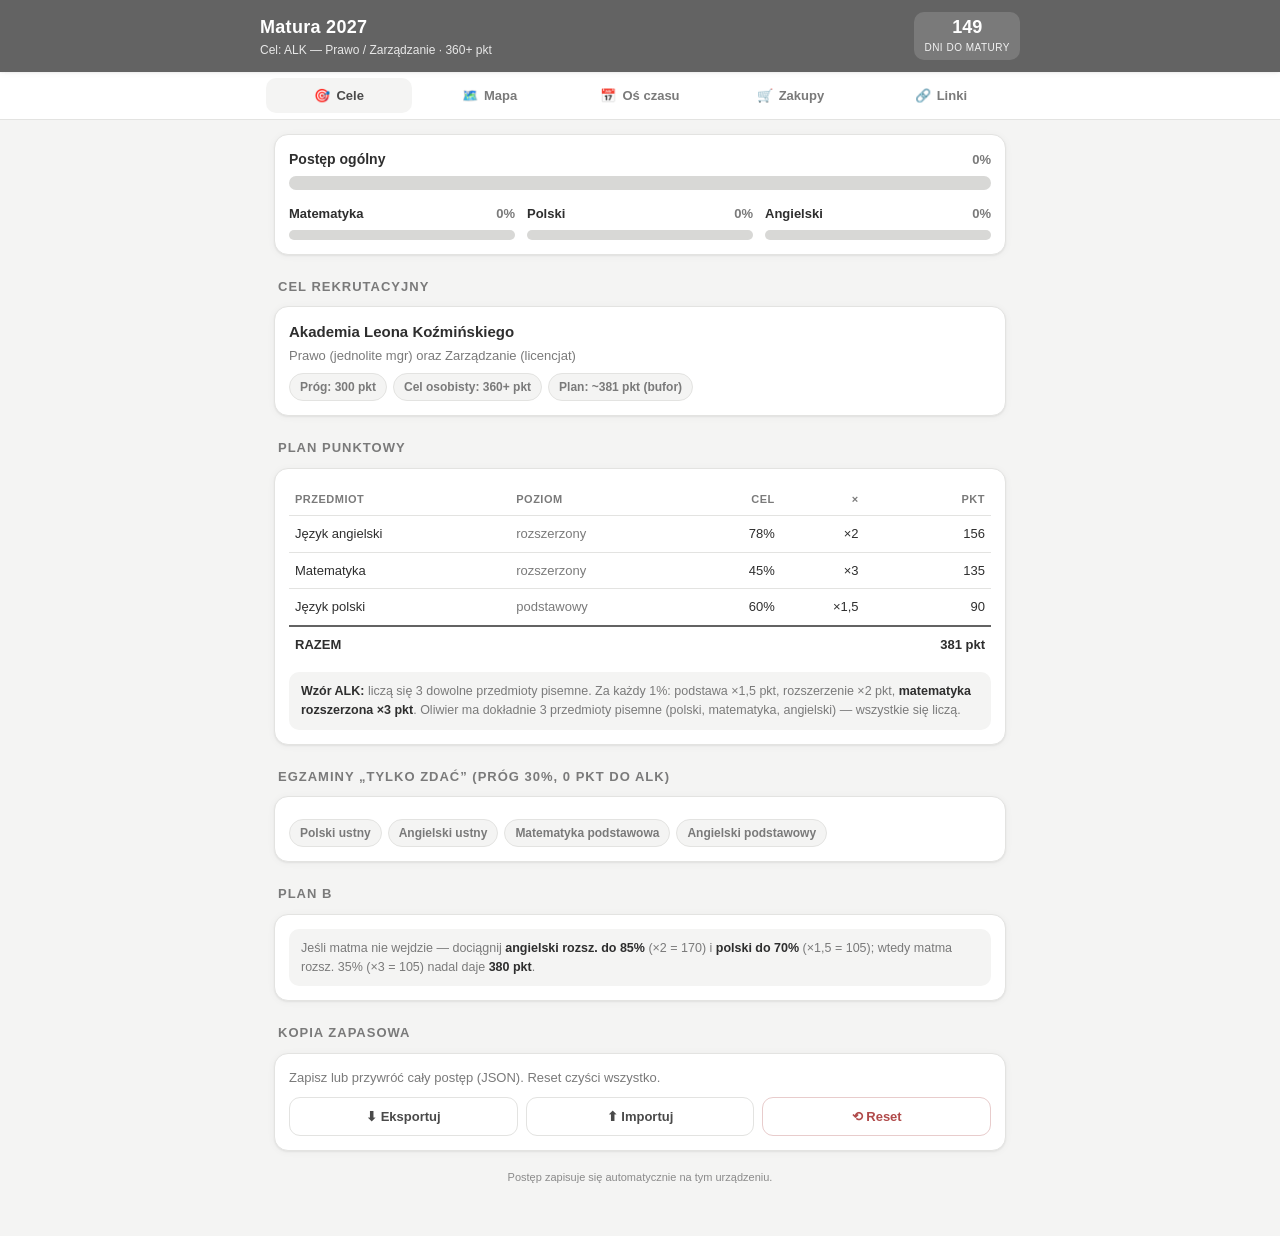
==== index.html @ ed3c9830 "Dodaj aplikację webową Matura 2027 (SPA, localStorage)" ====
<!DOCTYPE html>
<html lang="pl">
<head>
<meta charset="UTF-8" />
<meta name="viewport" content="width=device-width, initial-scale=1.0, viewport-fit=cover" />
<meta name="theme-color" content="#636363" />
<title>Matura 2027</title>
<style>
  :root{
    --gray:#636363;
    --gray-d:#4a4a4a;
    --gray-l:#8a8a8a;
    --bg:#f4f4f3;
    --card:#ffffff;
    --line:#e3e3e1;
    --text:#2e2e2e;
    --muted:#7a7a7a;
    --todo:#d8d8d6;
    --todo-t:#8a8a8a;
    --doing:#e8a33d;
    --doing-bg:#fbf0db;
    --done:#5a8a63;
    --done-bg:#e6efe7;
    --radius:14px;
    --shadow:0 1px 2px rgba(0,0,0,.06),0 1px 8px rgba(0,0,0,.04);
  }
  *{box-sizing:border-box;-webkit-tap-highlight-color:transparent;}
  html,body{margin:0;padding:0;}
  body{
    font-family:-apple-system,BlinkMacSystemFont,"Segoe UI",Roboto,Helvetica,Arial,sans-serif;
    background:var(--bg);color:var(--text);
    line-height:1.5;font-size:15px;
    padding-bottom:calc(72px + env(safe-area-inset-bottom));
  }
  a{color:var(--gray-d);}
  h1,h2,h3,h4{margin:0;font-weight:700;color:var(--text);}
  .wrap{max-width:760px;margin:0 auto;padding:14px;}

  /* Top bar */
  header.topbar{
    position:sticky;top:0;z-index:50;
    background:var(--gray);color:#fff;
    padding:12px 14px;padding-top:calc(12px + env(safe-area-inset-top));
    box-shadow:var(--shadow);
  }
  .topbar-inner{max-width:760px;margin:0 auto;display:flex;align-items:center;justify-content:space-between;gap:10px;}
  .topbar h1{color:#fff;font-size:18px;letter-spacing:.3px;}
  .topbar .sub{font-size:12px;opacity:.85;font-weight:400;}
  .countdown{background:rgba(255,255,255,.15);border-radius:10px;padding:6px 10px;text-align:center;line-height:1.1;}
  .countdown b{font-size:18px;display:block;}
  .countdown span{font-size:10px;opacity:.9;text-transform:uppercase;letter-spacing:.5px;}

  /* Desktop nav */
  nav.topnav{display:none;background:#fff;border-bottom:1px solid var(--line);}
  nav.topnav .topnav-inner{max-width:760px;margin:0 auto;display:flex;gap:4px;padding:6px;}
  nav.topnav button{
    flex:1;background:none;border:none;padding:10px 8px;border-radius:10px;
    font-size:13px;font-weight:600;color:var(--muted);cursor:pointer;display:flex;align-items:center;justify-content:center;gap:6px;
  }
  nav.topnav button.active{background:var(--bg);color:var(--gray-d);}

  /* Bottom nav (mobile) */
  nav.bottomnav{
    position:fixed;bottom:0;left:0;right:0;z-index:50;
    background:#fff;border-top:1px solid var(--line);
    display:flex;padding-bottom:env(safe-area-inset-bottom);
    box-shadow:0 -1px 8px rgba(0,0,0,.05);
  }
  nav.bottomnav button{
    flex:1;background:none;border:none;padding:8px 2px 6px;cursor:pointer;
    display:flex;flex-direction:column;align-items:center;gap:3px;color:var(--todo-t);font-size:10px;font-weight:600;
  }
  nav.bottomnav button .ico{font-size:20px;line-height:1;}
  nav.bottomnav button.active{color:var(--gray-d);}

  /* Cards & sections */
  .section-title{font-size:13px;text-transform:uppercase;letter-spacing:1px;color:var(--muted);margin:22px 4px 10px;font-weight:700;}
  .card{background:var(--card);border:1px solid var(--line);border-radius:var(--radius);box-shadow:var(--shadow);padding:14px;margin-bottom:10px;}
  .card.pad0{padding:0;overflow:hidden;}

  /* Progress bars */
  .pbar{height:10px;background:var(--todo);border-radius:99px;overflow:hidden;}
  .pbar > i{display:block;height:100%;background:var(--gray);border-radius:99px;transition:width .35s ease;}
  .pbar.done > i{background:var(--done);}
  .pbar.big{height:14px;}
  .prow{display:flex;align-items:center;justify-content:space-between;margin-bottom:6px;}
  .prow .lab{font-weight:600;font-size:14px;}
  .prow .val{font-variant-numeric:tabular-nums;color:var(--muted);font-weight:700;font-size:13px;}
  .mini-grid{display:grid;grid-template-columns:1fr;gap:12px;}

  /* Topic rows */
  .acc{margin-bottom:10px;}
  .acc-head{
    display:flex;align-items:center;justify-content:space-between;gap:10px;
    background:var(--card);border:1px solid var(--line);border-radius:var(--radius);
    padding:13px 14px;cursor:pointer;box-shadow:var(--shadow);
  }
  .acc-head .ttl{font-weight:700;font-size:15px;display:flex;align-items:center;gap:8px;}
  .acc-head .ttl .chev{transition:transform .25s;color:var(--muted);font-size:12px;}
  .acc.open .acc-head .ttl .chev{transform:rotate(90deg);}
  .acc-head .meta{display:flex;align-items:center;gap:10px;}
  .acc-head .cnt{font-size:12px;color:var(--muted);font-weight:700;font-variant-numeric:tabular-nums;}
  .acc-head .ring{width:34px;height:34px;flex:0 0 34px;}
  .acc-body{display:none;padding:6px 2px 2px;}
  .acc.open .acc-body{display:block;}

  .topic{
    display:flex;align-items:center;gap:11px;background:var(--card);
    border:1px solid var(--line);border-radius:12px;padding:11px 12px;margin-top:8px;
  }
  .topic .stat{
    flex:0 0 26px;width:26px;height:26px;border-radius:8px;border:2px solid var(--todo);
    display:flex;align-items:center;justify-content:center;font-size:14px;cursor:pointer;background:#fff;color:transparent;
    transition:.15s;user-select:none;
  }
  .topic.s50 .stat{border-color:var(--doing);background:var(--doing-bg);color:var(--doing);}
  .topic.s100 .stat{border-color:var(--done);background:var(--done);color:#fff;}
  .topic .body{flex:1;min-width:0;}
  .topic{cursor:pointer;}
  .topic .name{font-weight:600;font-size:14px;}
  .topic.s100 .name{color:var(--muted);}
  .topic .note{font-size:12px;color:var(--muted);margin-top:1px;}
  .topic .lnk{font-size:12px;color:var(--gray-d);text-decoration:none;margin-top:3px;display:inline-block;font-weight:600;}
  .topic .lnk:after{content:" ↗";opacity:.6;}
  .topic.bold .name:before{content:"★ ";color:var(--doing);}

  /* Pills / chips */
  .chips{display:flex;flex-wrap:wrap;gap:6px;margin-top:8px;}
  .chip{font-size:12px;background:var(--bg);border:1px solid var(--line);border-radius:99px;padding:4px 10px;color:var(--muted);font-weight:600;}

  /* Tables */
  table{width:100%;border-collapse:collapse;font-size:13px;}
  th,td{text-align:left;padding:8px 6px;border-bottom:1px solid var(--line);}
  th{font-size:11px;text-transform:uppercase;letter-spacing:.5px;color:var(--muted);}
  td.num,th.num{text-align:right;font-variant-numeric:tabular-nums;}
  tr.total td{font-weight:800;border-bottom:none;border-top:2px solid var(--gray);}

  /* Counter */
  .counter{display:flex;align-items:center;gap:10px;justify-content:space-between;margin-top:10px;}
  .counter .btn{width:42px;height:42px;border-radius:12px;border:1px solid var(--line);background:#fff;font-size:22px;font-weight:700;color:var(--gray-d);cursor:pointer;line-height:1;}
  .counter .num{font-size:26px;font-weight:800;font-variant-numeric:tabular-nums;}
  .counter .num small{font-size:14px;color:var(--muted);font-weight:600;}
  input[type=range]{width:100%;accent-color:var(--gray);margin-top:10px;}

  /* Timeline */
  .phase{position:relative;padding-left:26px;margin-bottom:14px;}
  .phase:before{content:"";position:absolute;left:7px;top:6px;bottom:-14px;width:2px;background:var(--line);}
  .phase:last-child:before{display:none;}
  .phase .dot{position:absolute;left:0;top:4px;width:16px;height:16px;border-radius:99px;background:#fff;border:3px solid var(--todo);}
  .phase.current .dot{border-color:var(--gray);background:var(--gray);box-shadow:0 0 0 4px rgba(99,99,99,.15);}
  .phase.done .dot{border-color:var(--done);background:var(--done);}
  .phase .when{font-size:11px;text-transform:uppercase;letter-spacing:.5px;color:var(--muted);font-weight:700;}
  .phase .pttl{font-size:16px;font-weight:800;margin:2px 0 2px;}
  .badge-now{display:inline-block;background:var(--gray);color:#fff;font-size:10px;padding:2px 8px;border-radius:99px;margin-left:8px;vertical-align:middle;letter-spacing:.5px;}
  .check{display:flex;align-items:flex-start;gap:9px;padding:7px 0;border-bottom:1px solid var(--line);}
  .check:last-child{border-bottom:none;}
  .check .box{flex:0 0 22px;width:22px;height:22px;border:2px solid var(--todo);border-radius:7px;background:#fff;cursor:pointer;display:flex;align-items:center;justify-content:center;color:#fff;font-size:13px;margin-top:1px;}
  .check.on .box{background:var(--done);border-color:var(--done);}
  .check .txt{flex:1;font-size:13.5px;}
  .check.on .txt{color:var(--muted);text-decoration:line-through;}
  .checkpoint{background:var(--bg);border-radius:10px;padding:9px 11px;font-size:12.5px;margin-top:10px;border-left:3px solid var(--gray);}

  /* Shopping */
  .shop{display:flex;align-items:center;gap:11px;padding:11px 0;border-bottom:1px solid var(--line);}
  .shop:last-child{border-bottom:none;}
  .shop .box{flex:0 0 24px;width:24px;height:24px;border:2px solid var(--todo);border-radius:7px;background:#fff;cursor:pointer;display:flex;align-items:center;justify-content:center;color:#fff;font-size:14px;}
  .shop.on .box{background:var(--done);border-color:var(--done);}
  .shop .body{flex:1;min-width:0;}
  .shop .nm{font-size:14px;font-weight:600;}
  .shop.on .nm{color:var(--muted);text-decoration:line-through;}
  .shop .pr{font-weight:800;white-space:nowrap;font-variant-numeric:tabular-nums;color:var(--gray-d);}
  .budget{display:flex;gap:10px;flex-wrap:wrap;margin-top:6px;}
  .budget .box2{flex:1;min-width:140px;background:var(--bg);border-radius:12px;padding:12px;text-align:center;}
  .budget .box2 b{display:block;font-size:22px;font-weight:800;}
  .budget .box2 span{font-size:11px;color:var(--muted);text-transform:uppercase;letter-spacing:.5px;}

  /* Links */
  .link{display:block;text-decoration:none;color:inherit;background:var(--card);border:1px solid var(--line);border-radius:12px;padding:12px 14px;margin-bottom:9px;box-shadow:var(--shadow);}
  .link .nm{font-weight:700;font-size:14px;color:var(--gray-d);}
  .link .ds{font-size:12.5px;color:var(--muted);margin-top:2px;}
  .link .url{font-size:11px;color:var(--gray-l);margin-top:4px;word-break:break-all;}

  .note{font-size:12.5px;color:var(--muted);background:var(--bg);border-radius:10px;padding:10px 12px;margin-top:10px;}
  .note b{color:var(--text);}

  .btn-row{display:flex;gap:8px;flex-wrap:wrap;margin-top:10px;}
  .btn-line{flex:1;min-width:120px;padding:11px;border-radius:11px;border:1px solid var(--line);background:#fff;font-weight:700;font-size:13px;color:var(--gray-d);cursor:pointer;}
  .btn-line.danger{color:#b04a4a;border-color:#e8cccc;}

  .view{display:none;}
  .view.active{display:block;animation:fade .2s ease;}
  @keyframes fade{from{opacity:.4;transform:translateY(4px);}to{opacity:1;transform:none;}}

  @media(min-width:760px){
    nav.topnav{display:block;}
    nav.bottomnav{display:none;}
    body{padding-bottom:30px;}
    .mini-grid{grid-template-columns:repeat(3,1fr);}
  }
  .hint{text-align:center;font-size:11px;color:var(--gray-l);margin:18px 0 6px;}
</style>
</head>
<body>

<header class="topbar">
  <div class="topbar-inner">
    <div>
      <h1>Matura 2027</h1>
      <div class="sub">Cel: ALK — Prawo / Zarządzanie · 360+ pkt</div>
    </div>
    <div class="countdown">
      <b id="cd-days">—</b>
      <span>dni do matury</span>
    </div>
  </div>
</header>

<nav class="topnav">
  <div class="topnav-inner" id="topnav"></div>
</nav>

<main class="wrap">
  <section class="view active" id="view-dash"></section>
  <section class="view" id="view-map"></section>
  <section class="view" id="view-time"></section>
  <section class="view" id="view-shop"></section>
  <section class="view" id="view-links"></section>
</main>

<nav class="bottomnav" id="bottomnav"></nav>

<script>
"use strict";

/* ===== KONFIGURACJA ===== */
const MATURA_DATE = "2027-05-04";
const STORAGE_KEY = "matura2027";

/* ===== DANE ===== */

// Matematyka — podstawa
const MAT_PP = [
  ["mat-pp-01","Liczby rzeczywiste","Działania, potęgi, pierwiastki, logarytmy, procenty, notacja naukowa.","Pi-stacja: „Liczby rzeczywiste”","https://pistacja.tv"],
  ["mat-pp-02","Wyrażenia algebraiczne","Wzory skróconego mnożenia, przekształcanie.","Pi-stacja: „Wyrażenia algebraiczne”","https://pistacja.tv"],
  ["mat-pp-03","Równania i nierówności","Liniowe i kwadratowe.","Pi-stacja: „Równania i nierówności”","https://pistacja.tv"],
  ["mat-pp-04","Układy równań","Liniowe, metody rozwiązywania.","Pi-stacja: „Układy równań”","https://pistacja.tv"],
  ["mat-pp-05","Funkcje — własności ogólne","Dziedzina, miejsca zerowe, monotoniczność, odczyt z wykresu.","Pi-stacja: „Funkcje”","https://pistacja.tv"],
  ["mat-pp-06","Funkcja liniowa","","Pi-stacja: „Funkcja liniowa”","https://pistacja.tv"],
  ["mat-pp-07","Funkcja kwadratowa","Postacie, wykres, zadania.","Pi-stacja: „Funkcja kwadratowa”","https://pistacja.tv"],
  ["mat-pp-08","Funkcja wykładnicza i logarytmiczna","","Pi-stacja: „Funkcja wykładnicza / logarytmy”","https://pistacja.tv"],
  ["mat-pp-09","Ciągi","Arytmetyczny i geometryczny.","Pi-stacja: „Ciągi”","https://pistacja.tv"],
  ["mat-pp-10","Trygonometria (trójkąt prostokątny)","","Pi-stacja: „Trygonometria”","https://pistacja.tv"],
  ["mat-pp-11","Planimetria","Figury płaskie, pola, obwody, twierdzenia.","Pi-stacja: „Planimetria”","https://pistacja.tv"],
  ["mat-pp-12","Geometria analityczna (prosta)","Odległości, równanie prostej.","Pi-stacja: „Geometria analityczna”","https://pistacja.tv"],
  ["mat-pp-13","Stereometria","Bryły, objętości, pola, kąty.","Pi-stacja: „Stereometria”","https://pistacja.tv"],
  ["mat-pp-14","Kombinatoryka","Reguła mnożenia/dodawania, permutacje, kombinacje.","Pi-stacja: „Kombinatoryka”","https://pistacja.tv"],
  ["mat-pp-15","Rachunek prawdopodobieństwa","","Pi-stacja: „Prawdopodobieństwo”","https://pistacja.tv"],
  ["mat-pp-16","Statystyka","Średnia, mediana, dominanta, odchylenie.","Pi-stacja: „Statystyka”","https://pistacja.tv"],
];

// Matematyka — rozszerzenie
const MAT_PR = [
  ["mat-pr-01","Wartość bezwzględna","Równania i nierówności z |x|.","Pi-stacja PR","https://pistacja.tv"],
  ["mat-pr-02","Wielomiany","Twierdzenie Bézouta, pierwiastki, parametry.","Pi-stacja PR","https://pistacja.tv"],
  ["mat-pr-03","Funkcje wymierne","Wykresy, równania, nierówności.","Pi-stacja PR","https://pistacja.tv"],
  ["mat-pr-04","Ciągi i granice","Granica ciągu, własności.","Pi-stacja PR","https://pistacja.tv"],
  ["mat-pr-05","Rachunek różniczkowy","Pochodne, badanie funkcji, optymalizacja (kluczowe!).","Pi-stacja PR / eTrapez","https://etrapez.pl"],
  ["mat-pr-06","Trygonometria rozszerzona","Tożsamości, wzory sumacyjne, równania trygonometryczne.","Pi-stacja PR","https://pistacja.tv"],
  ["mat-pr-07","Geometria analityczna z okręgiem","","Pi-stacja PR","https://pistacja.tv"],
  ["mat-pr-08","Planimetria z dowodami","","Pi-stacja PR","https://pistacja.tv"],
  ["mat-pr-09","Stereometria zaawansowana","Kąty, przekroje.","Pi-stacja PR","https://pistacja.tv"],
  ["mat-pr-10","Prawdopodobieństwo warunkowe i kombinatoryka rozsz.","","Pi-stacja PR","https://pistacja.tv"],
  ["mat-pr-11","Indukcja matematyczna i dowody algebraiczne","","Pi-stacja PR","https://pistacja.tv"],
];

// Polski — formy
const POL_FORM = [
  ["pol-form-01","Rozprawka problemowa","Min. 300 słów — schemat i ćwiczenie.","Baba od polskiego / Pracownia Literacka","https://babaodpolskiego.pl"],
  ["pol-form-02","Interpretacja wiersza","Schemat.","Baba od polskiego","https://babaodpolskiego.pl"],
  ["pol-form-03","Notatka syntetyzująca","Egzamin „język w użyciu”.","Baba od polskiego","https://babaodpolskiego.pl"],
  ["pol-form-04","Test historycznoliteracki","Trening.","Arkusze CKE","https://cke.gov.pl"],
];

// Polski — lektury LO (★ = priorytet)
const POL_LEKT = [
  ["pol-lekt-01","Biblia (fragmenty)",false],
  ["pol-lekt-02","Parandowski — Mitologia (część grecka)",false],
  ["pol-lekt-03","Homer — Iliada (fragmenty)",false],
  ["pol-lekt-04","Sofokles — Antygona",false],
  ["pol-lekt-05","Lament świętokrzyski",false],
  ["pol-lekt-06","Rozmowa Mistrza Polikarpa ze Śmiercią",false],
  ["pol-lekt-07","Pieśń o Rolandzie",false],
  ["pol-lekt-08","Szekspir — Makbet",false],
  ["pol-lekt-09","Molier — Skąpiec",false],
  ["pol-lekt-10","Krasicki — wybrana satyra",false],
  ["pol-lekt-11","Mickiewicz — ballady (+ Romantyczność)",false],
  ["pol-lekt-12","Mickiewicz — Dziady cz. III",true],
  ["pol-lekt-13","Prus — Lalka",true],
  ["pol-lekt-14","Sienkiewicz — Potop (fragmenty)",false],
  ["pol-lekt-15","Dostojewski — Zbrodnia i kara",true],
  ["pol-lekt-16","Wyspiański — Wesele",true],
  ["pol-lekt-17","Reymont — Chłopi (tom I „Jesień”)",false],
  ["pol-lekt-18","Żeromski — Przedwiośnie",true],
  ["pol-lekt-19","Gombrowicz — Ferdydurke (fragmenty)",false],
  ["pol-lekt-20","Borowski — Proszę państwa do gazu",false],
  ["pol-lekt-21","Herling-Grudziński — Inny świat (fragmenty)",false],
  ["pol-lekt-22","Krall — Zdążyć przed Panem Bogiem",false],
  ["pol-lekt-23","Camus — Dżuma",false],
  ["pol-lekt-24","Orwell — Rok 1984",false],
  ["pol-lekt-25","Mrożek — Tango",false],
  ["pol-lekt-26","Nowakowski — Górą „Edek”",false],
  ["pol-lekt-27","Stasiuk — Miejsce",false],
  ["pol-lekt-28","Tokarczuk — Profesor Andrews w Warszawie",false],
  ["pol-lekt-29","Kapuściński — Podróże z Herodotem",false],
];

// Polski — lektury z podstawówki
const POL_LEKT_PP = [
  ["pol-lektpp-30","Krasicki — Bajki (wybór)"],
  ["pol-lektpp-31","Mickiewicz — Dziady cz. II"],
  ["pol-lektpp-32","Mickiewicz — Pan Tadeusz (I, II, IV, X, XI, XII)"],
  ["pol-lektpp-33","Słowacki — Balladyna"],
  ["pol-lektpp-34","Fredro — Zemsta"],
];

// Angielski
const ANG_GRAM = [
  ["ang-gram-01","Czasy (Present / Past / Perfect / Future)","Przegląd i użycie.","Destination B2","https://www.bbc.co.uk/learningenglish"],
  ["ang-gram-02","Tryby warunkowe (0–3 + mixed)","","Destination B2/C1","https://www.bbc.co.uk/learningenglish"],
  ["ang-gram-03","Mowa zależna","","Destination B2","https://www.bbc.co.uk/learningenglish"],
  ["ang-gram-04","Strona bierna","","Destination B2","https://www.bbc.co.uk/learningenglish"],
  ["ang-gram-05","Inwersja i emfaza (C1)","","Destination C1","https://www.bbc.co.uk/learningenglish"],
  ["ang-gram-06","Czasowniki frazowe i kolokacje","","English Phrasal Verbs in Use / Po Cudzemu","https://www.diki.pl"],
];
const ANG_EGZ = [
  ["ang-egz-07","Słuchanie","","BBC „6 Minute English” + nagrania CKE","https://www.bbc.co.uk/learningenglish"],
  ["ang-egz-08","Czytanie ze zrozumieniem","","Arkusze CKE","https://cke.gov.pl"],
  ["ang-egz-09","Use of English — transformacje","Ze słowem-kluczem (5 dziennie).","Destination B2/C1","https://angielskidlamaturzysty.pl"],
  ["ang-egz-10","Use of English — słowotwórstwo i parafrazy","","Destination C1","https://angielskidlamaturzysty.pl"],
];
const ANG_PIS = [
  ["ang-pis-11","PP: e-mail / list prywatny","100–150 słów.","Angielski dla maturzysty","https://angielskidlamaturzysty.pl"],
  ["ang-pis-12","PP: wpis na blogu / forum","","Angielski dla maturzysty","https://angielskidlamaturzysty.pl"],
  ["ang-pis-13","PR: rozprawka „za i przeciw”","200–250 słów.","Angielski dla maturzysty","https://angielskidlamaturzysty.pl"],
  ["ang-pis-14","PR: opinion essay","","Angielski dla maturzysty","https://angielskidlamaturzysty.pl"],
  ["ang-pis-15","PR: artykuł publicystyczny","","Angielski dla maturzysty","https://angielskidlamaturzysty.pl"],
];
const ANG_USTNY = [
  ["ang-ustny-16","Opis ilustracji + 3 pytania","","Angielski dla maturzysty","https://angielskidlamaturzysty.pl"],
  ["ang-ustny-17","Rozmowa z odgrywaniem ról","","Angielski dla maturzysty","https://angielskidlamaturzysty.pl"],
  ["ang-ustny-18","Wypowiedź na podst. materiału stymulującego","","Angielski dla maturzysty","https://angielskidlamaturzysty.pl"],
];

// Lista wszystkich tematów (do liczenia postępu)
function allTopicIds(){
  const lo = POL_LEKT.map(x=>x[0]);
  const lopp = POL_LEKT_PP.map(x=>x[0]);
  return [
    ...MAT_PP.map(x=>x[0]), ...MAT_PR.map(x=>x[0]),
    ...POL_FORM.map(x=>x[0]), ...lo, ...lopp,
    ...ANG_GRAM.map(x=>x[0]), ...ANG_EGZ.map(x=>x[0]), ...ANG_PIS.map(x=>x[0]), ...ANG_USTNY.map(x=>x[0]),
  ];
}

// Oś czasu
const PHASES = [
  {id:"faza-1",when:"Lipiec–Sierpień 2026 · ~5 h/dzień",title:"Faza 1 — Fundamenty",start:"2026-07-01",end:"2026-08-31",
   tasks:[
     ["f1-01","Diagnostyka: arkusz CKE matma PP 2024 + angielski PP 2024 — zapisz wynik (punkt zero)."],
     ["f1-02","Matematyka PP: działy 1–7 (liczby → funkcja kwadratowa). ~40% podstawy."],
     ["f1-03","Angielski: czasy + warunkowe + bierna + mowa zależna (Destination B2 r. 1–10); pierwsze 30 transformacji."],
     ["f1-04","Polski: 15 lektur przeczytanych (priorytet ★)."],
   ],
   checkpoint:"Checkpoint (koniec sierpnia): matma PP do funkcji kwadratowej; 15/29 lektur; angielski PP ~80% na próbnym."},
  {id:"faza-2",when:"Wrzesień–Grudzień 2026 · ~3,5 h/dzień + weekend",title:"Faza 2 — Budowanie",start:"2026-09-01",end:"2026-12-31",
   tasks:[
     ["f2-01","Wrzesień: sprawdź cke.gov.pl pod komunikaty o zmianach na rocznik 2027."],
     ["f2-02","Matematyka PP: działy 8–16 (dokończenie podstawy do końca listopada)."],
     ["f2-03","Matematyka PR: działy 1–4 (wartość bezwzględna → ciągi i granice)."],
     ["f2-04","Angielski: Use of English 50%; transformacje 5 dziennie; 2 wypracowania PR w Write & Improve."],
     ["f2-05","Polski: wszystkie 29 lektur do końca listopada; 30/76 pytań jawnych; 2 wypracowania."],
   ],
   checkpoint:"Checkpoint (połowa grudnia — pierwszy pełny próbny): matma PP 50%, PR 25%, polski 60%, ang PP 80%, ang PR 65%. Po nim: kup eTrapez i ew. kurs polskiego."},
  {id:"faza-3",when:"Styczeń–Marzec 2027 · ~4 h/dzień",title:"Faza 3 — Intensyfikacja i arkusze",start:"2027-01-01",end:"2027-03-31",
   tasks:[
     ["f3-01","Matematyka PR: pozostałe działy — pochodne i optymalizacja, prawdop. warunkowe, geometria z okręgiem, dowody."],
     ["f3-02","Angielski: Use of English ukończony; 8–10 wypracowań PR; start Destination C1&C2."],
     ["f3-03","Polski: wszystkie 76 pytań jawnych opracowane; 6–8 wypracowań."],
     ["f3-04","Arkusze: min. 6 pełnych z każdego przedmiotu, w warunkach egzaminacyjnych (weekendy)."],
   ],
   checkpoint:"Checkpoint (marzec): matma PP 65%, PR 45%, polski 70%, ang PP 90%, ang PR 80%."},
  {id:"faza-4",when:"Kwiecień–Maj 2027 · ~3,5 h/dzień",title:"Faza 4 — Polerowanie",start:"2027-04-01",end:"2027-05-04",
   tasks:[
     ["f4-01","Zero nowego materiału — tylko utrwalanie i symulacje."],
     ["f4-02","2–3 pełne arkusze tygodniowo + analiza błędów."],
     ["f4-03","Pytania jawne polski: codziennie 30 min na głos (nagrywaj, słuchaj, poprawiaj)."],
     ["f4-04","Ustny angielski: 3× 30 min/tydz. symulacje."],
     ["f4-05","Karta wzorów matematyka: 15 min dziennie."],
     ["f4-06","Powtórka lektur: 1 dziennie (kwiecień) — notatka + cytaty + motywy."],
     ["f4-07","Ostatnie 7 dni: STOP nowemu materiałowi, sen 8 h, karta wzorów, własne notatki."],
   ],
   checkpoint:"Cel końcowy: matma PR 45–80%, ang rozsz. 78–90%, polski 60–85% → 360–600+ pkt."},
];

// Lista zakupów
const SHOP = [
  {grp:"Kup teraz (czerwiec) — minimum, by ruszyć 1 lipca · ~200 zł", items:[
    ["shop-cze-01","Tablice maturalne CKE — drukowane (matematyka)",15],
    ["shop-cze-02","NOWA Teraz matura. Matematyka. Vademecum PP (Nowa Era)",60],
    ["shop-cze-03","Zbiór zadań PP — matematyka (Nowa Era / Kurczab kl.1)",45],
    ["shop-cze-04","4–5 lektur GREG „z opracowaniem” (Lalka, Przedwiośnie, Dziady III, Zbrodnia i kara, Wesele)",80],
  ]},
  {grp:"Lipiec–Sierpień · ~330 zł", items:[
    ["shop-lato-01","Destination B2 — Grammar & Vocabulary (Macmillan)",110],
    ["shop-lato-02","Repetytorium maturalne PP+PR — angielski (Macmillan)",110],
    ["shop-lato-03","GREG — repetytorium polski: pisemny + ustny (76 pytań jawnych)",110],
  ]},
  {grp:"Jesień (po pierwszym próbnym arkuszu) · ~230 zł + opcje", items:[
    ["shop-jes-01","Kurczab — Zbiór zadań kl. 4 LO, zakres rozszerzony (Pazdro)",50],
    ["shop-jes-02","Operon — Repetytorium matematyka PR 2027",50],
    ["shop-jes-03","eTrapez — kurs Matura Rozszerzona (formuła 2023)",130],
    ["shop-jes-04","(opcja) Destination C1 & C2",140],
    ["shop-jes-05","(opcja) English Vocabulary in Use: Advanced",120],
  ]},
];
const SHOP_FREE = [
  ["shop-free-01","Arkusze CKE 2023–2025 (cke.gov.pl)"],
  ["shop-free-02","Karta wzorów PDF (cke.gov.pl)"],
  ["shop-free-03","Lista 76 pytań jawnych (cke.gov.pl)"],
];

// Linkownia
const LINKS = [
  {grp:"Matematyka", items:[
    ["Pi-stacja","600+ darmowych wideolekcji od podstawówki do PR. Start nr 1.","https://pistacja.tv"],
    ["Matemaks","„Łopatologiczny”, ogromna baza zadań.","https://www.matemaks.pl"],
    ["Khan Academy PL","Uzupełnianie braków z podstawówki.","https://pl.khanacademy.org"],
    ["eTrapez","Płatny kurs PR (po próbnym arkuszu).","https://etrapez.pl"],
  ]},
  {grp:"Język polski", items:[
    ["Baba od polskiego","Wszystkie lektury + 76 pytań jawnych.","https://babaodpolskiego.pl"],
    ["Baba od polskiego (YouTube)","Omówienia lektur i form.","https://www.youtube.com/c/babaodpolskiego"],
    ["Pracownia Literacka (YouTube)","Krótko i treściwie.","https://www.youtube.com/channel/UCSxpUEkzqF5Xdh83feNAn4w"],
  ]},
  {grp:"Język angielski", items:[
    ["Angielski dla maturzysty","Egzaminatorka OKE, schematy form.","https://angielskidlamaturzysty.pl"],
    ["BBC Learning English","Słuchanie B2+.","https://www.bbc.co.uk/learningenglish"],
    ["Cambridge Write & Improve","DARMOWE sprawdzanie wypracowań przez AI Cambridge.","https://writeandimprove.com"],
    ["Diki","Słownik z wymową i kolokacjami.","https://www.diki.pl"],
  ]},
  {grp:"Narzędzia / powtórki", items:[
    ["Anki","Fiszki z powtórką odstępową (słownictwo C1, cytaty).","https://apps.ankiweb.net"],
    ["Quizlet","Gotowe zestawy maturalne.","https://quizlet.com"],
    ["CKE","Arkusze, karta wzorów, pytania jawne.","https://cke.gov.pl"],
    ["Arkusze archiwalne","Baza arkuszy z poprzednich lat.","https://arkusze.pl"],
  ]},
];

/* ===== STAN ===== */
let state = loadState();

function defaultState(){
  const topics = {};
  allTopicIds().forEach(id=>topics[id]=0);
  return {topics, jawne:0, checks:{}, shop:{}, free:{}, openAcc:{}};
}
function loadState(){
  try{
    const raw = localStorage.getItem(STORAGE_KEY);
    if(!raw) return defaultState();
    const s = JSON.parse(raw);
    const d = defaultState();
    return {
      topics: Object.assign(d.topics, s.topics||{}),
      jawne: typeof s.jawne==="number"?s.jawne:0,
      checks: s.checks||{}, shop: s.shop||{}, free: s.free||{}, openAcc: s.openAcc||{},
    };
  }catch(e){ return defaultState(); }
}
function save(){ try{ localStorage.setItem(STORAGE_KEY, JSON.stringify(state)); }catch(e){} }

/* ===== POMOCNICZE ===== */
const $ = (s,el=document)=>el.querySelector(s);
function esc(s){return String(s).replace(/[&<>"]/g,c=>({"&":"&amp;","<":"&lt;",">":"&gt;",'"':"&quot;"}[c]));}

function avg(arr){ return arr.length? Math.round(arr.reduce((a,b)=>a+b,0)/arr.length) : 0; }
function topicPcts(ids){ return ids.map(id=>state.topics[id]||0); }

function mathProgress(){ return avg(topicPcts([...MAT_PP.map(x=>x[0]),...MAT_PR.map(x=>x[0])])); }
function polishProgress(){
  const ids = [...POL_FORM.map(x=>x[0]),...POL_LEKT.map(x=>x[0]),...POL_LEKT_PP.map(x=>x[0])];
  const arr = topicPcts(ids);
  arr.push(Math.round(state.jawne/76*100)); // pytania jawne jako jeden ważony element
  return avg(arr);
}
function englishProgress(){
  return avg(topicPcts([...ANG_GRAM.map(x=>x[0]),...ANG_EGZ.map(x=>x[0]),...ANG_PIS.map(x=>x[0]),...ANG_USTNY.map(x=>x[0])]));
}
function overallProgress(){
  const arr = topicPcts(allTopicIds());
  arr.push(Math.round(state.jawne/76*100));
  return avg(arr);
}
function groupProgress(ids){ return avg(topicPcts(ids)); }

function pbar(pct,big){
  const done = pct>=100;
  return `<div class="pbar${big?" big":""}${done?" done":""}"><i style="width:${pct}%"></i></div>`;
}
function ringSvg(pct){
  const r=14,c=2*Math.PI*r,off=c*(1-pct/100);
  const col = pct>=100?"var(--done)":(pct>0?"var(--gray)":"var(--todo)");
  return `<svg class="ring" viewBox="0 0 34 34"><circle cx="17" cy="17" r="${r}" fill="none" stroke="var(--todo)" stroke-width="4"/>
    <circle cx="17" cy="17" r="${r}" fill="none" stroke="${col}" stroke-width="4" stroke-linecap="round"
      stroke-dasharray="${c.toFixed(1)}" stroke-dashoffset="${off.toFixed(1)}" transform="rotate(-90 17 17)"/>
    <text x="17" y="20" text-anchor="middle" font-size="9" font-weight="700" fill="var(--gray-d)">${pct}</text></svg>`;
}

/* ===== ODLICZANIE ===== */
function updateCountdown(){
  const today = new Date(); today.setHours(0,0,0,0);
  const m = new Date(MATURA_DATE+"T00:00:00");
  const days = Math.round((m-today)/86400000);
  $("#cd-days").textContent = days>0?days:(days===0?"0":"—");
}

/* ===== NAWIGACJA ===== */
const VIEWS = [
  {id:"dash",ico:"🎯",lab:"Cele"},
  {id:"map",ico:"🗺️",lab:"Mapa"},
  {id:"time",ico:"📅",lab:"Oś czasu"},
  {id:"shop",ico:"🛒",lab:"Zakupy"},
  {id:"links",ico:"🔗",lab:"Linki"},
];
let currentView = "dash";
function buildNav(){
  $("#bottomnav").innerHTML = VIEWS.map(v=>`<button data-v="${v.id}"><span class="ico">${v.ico}</span>${v.lab}</button>`).join("");
  $("#topnav").innerHTML = VIEWS.map(v=>`<button data-v="${v.id}"><span>${v.ico}</span>${v.lab}</button>`).join("");
  document.querySelectorAll("nav button[data-v]").forEach(b=>b.addEventListener("click",()=>switchView(b.dataset.v)));
  switchView(currentView);
}
function switchView(v){
  currentView=v;
  document.querySelectorAll(".view").forEach(s=>s.classList.toggle("active",s.id==="view-"+v));
  document.querySelectorAll("nav button[data-v]").forEach(b=>b.classList.toggle("active",b.dataset.v===v));
  window.scrollTo(0,0);
}

/* ===== RENDER: DASHBOARD ===== */
const GOALS = [
  ["Język angielski","rozszerzony","78%","×2","156"],
  ["Matematyka","rozszerzony","45%","×3","135"],
  ["Język polski","podstawowy","60%","×1,5","90"],
];
function renderDash(){
  const ov=overallProgress(), m=mathProgress(), p=polishProgress(), a=englishProgress();
  const el=$("#view-dash");
  el.innerHTML = `
  <div class="card">
    <div class="prow"><div class="lab">Postęp ogólny</div><div class="val">${ov}%</div></div>
    ${pbar(ov,true)}
    <div class="mini-grid" style="margin-top:14px">
      <div><div class="prow"><div class="lab" style="font-size:13px">Matematyka</div><div class="val">${m}%</div></div>${pbar(m)}</div>
      <div><div class="prow"><div class="lab" style="font-size:13px">Polski</div><div class="val">${p}%</div></div>${pbar(p)}</div>
      <div><div class="prow"><div class="lab" style="font-size:13px">Angielski</div><div class="val">${a}%</div></div>${pbar(a)}</div>
    </div>
  </div>

  <div class="section-title">Cel rekrutacyjny</div>
  <div class="card">
    <div style="font-weight:700;font-size:15px">Akademia Leona Koźmińskiego</div>
    <div style="color:var(--muted);font-size:13px;margin-top:2px">Prawo (jednolite mgr) oraz Zarządzanie (licencjat)</div>
    <div class="chips">
      <span class="chip">Próg: 300 pkt</span>
      <span class="chip">Cel osobisty: 360+ pkt</span>
      <span class="chip">Plan: ~381 pkt (bufor)</span>
    </div>
  </div>

  <div class="section-title">Plan punktowy</div>
  <div class="card">
    <table>
      <thead><tr><th>Przedmiot</th><th>Poziom</th><th class="num">Cel</th><th class="num">×</th><th class="num">Pkt</th></tr></thead>
      <tbody>
        ${GOALS.map(g=>`<tr><td>${g[0]}</td><td style="color:var(--muted)">${g[1]}</td><td class="num">${g[2]}</td><td class="num">${g[3]}</td><td class="num">${g[4]}</td></tr>`).join("")}
        <tr class="total"><td colspan="4">RAZEM</td><td class="num">381 pkt</td></tr>
      </tbody>
    </table>
    <div class="note"><b>Wzór ALK:</b> liczą się 3 dowolne przedmioty pisemne. Za każdy 1%: podstawa ×1,5 pkt, rozszerzenie ×2 pkt, <b>matematyka rozszerzona ×3 pkt</b>. Oliwier ma dokładnie 3 przedmioty pisemne (polski, matematyka, angielski) — wszystkie się liczą.</div>
  </div>

  <div class="section-title">Egzaminy „tylko zdać” (próg 30%, 0 pkt do ALK)</div>
  <div class="card">
    <div class="chips">
      <span class="chip">Polski ustny</span>
      <span class="chip">Angielski ustny</span>
      <span class="chip">Matematyka podstawowa</span>
      <span class="chip">Angielski podstawowy</span>
    </div>
  </div>

  <div class="section-title">Plan B</div>
  <div class="card">
    <div class="note" style="margin-top:0">Jeśli matma nie wejdzie — dociągnij <b>angielski rozsz. do 85%</b> (×2 = 170) i <b>polski do 70%</b> (×1,5 = 105); wtedy matma rozsz. 35% (×3 = 105) nadal daje <b>380 pkt</b>.</div>
  </div>

  <div class="section-title">Kopia zapasowa</div>
  <div class="card">
    <div style="font-size:13px;color:var(--muted)">Zapisz lub przywróć cały postęp (JSON). Reset czyści wszystko.</div>
    <div class="btn-row">
      <button class="btn-line" id="btn-export">⬇︎ Eksportuj</button>
      <button class="btn-line" id="btn-import">⬆︎ Importuj</button>
      <button class="btn-line danger" id="btn-reset">⟲ Reset</button>
    </div>
    <input type="file" id="file-import" accept="application/json" style="display:none" />
  </div>
  <div class="hint">Postęp zapisuje się automatycznie na tym urządzeniu.</div>
  `;
  $("#btn-export").addEventListener("click",exportJSON);
  $("#btn-import").addEventListener("click",()=>$("#file-import").click());
  $("#file-import").addEventListener("change",importJSON);
  $("#btn-reset").addEventListener("click",resetAll);
}

/* ===== RENDER: MAPA TEMATÓW ===== */
function topicRow(t){
  const [id,name,note,resName,url]=t;
  const st=state.topics[id]||0;
  const cls = st===100?"s100":(st===50?"s50":"");
  const icon = st===100?"✓":(st===50?"◑":"");
  return `<div class="topic ${cls}" data-topic="${id}">
    <div class="stat" data-toggle="${id}">${icon}</div>
    <div class="body">
      <div class="name">${esc(name)}</div>
      ${note?`<div class="note" style="background:none;padding:0;margin:2px 0 0">${esc(note)}</div>`:""}
      ${resName?`<a class="lnk" href="${url}" target="_blank" rel="noopener">${esc(resName)}</a>`:""}
    </div>
  </div>`;
}
function lektRow(item){
  const [id,name,bold]=item;
  const st=state.topics[id]||0;
  const cls = (st===100?"s100":(st===50?"s50":"")) + (bold?" bold":"");
  const icon = st===100?"✓":(st===50?"◑":"");
  return `<div class="topic ${cls}" data-topic="${id}">
    <div class="stat" data-toggle="${id}">${icon}</div>
    <div class="body"><div class="name">${esc(name)}</div></div>
  </div>`;
}
function accordion(key,title,subnote,ids,bodyHtml){
  const pct=groupProgress(ids);
  const open=!!state.openAcc[key];
  const doneCount=ids.filter(id=>(state.topics[id]||0)===100).length;
  return `<div class="acc${open?" open":""}" data-acc="${key}">
    <div class="acc-head" data-acchead="${key}">
      <div class="ttl"><span class="chev">▶</span>${esc(title)}</div>
      <div class="meta"><span class="cnt">${doneCount}/${ids.length}</span>${ringSvg(pct)}</div>
    </div>
    <div class="acc-body">
      ${subnote?`<div class="note">${subnote}</div>`:""}
      ${bodyHtml}
    </div>
  </div>`;
}
function renderMap(){
  const el=$("#view-map");
  const matPpIds=MAT_PP.map(x=>x[0]), matPrIds=MAT_PR.map(x=>x[0]);
  const polFormIds=POL_FORM.map(x=>x[0]), polLektIds=POL_LEKT.map(x=>x[0]), polLektPpIds=POL_LEKT_PP.map(x=>x[0]);
  const angG=ANG_GRAM.map(x=>x[0]),angE=ANG_EGZ.map(x=>x[0]),angP=ANG_PIS.map(x=>x[0]),angU=ANG_USTNY.map(x=>x[0]);

  const jawnePct=Math.round(state.jawne/76*100);

  el.innerHTML = `
  <div class="section-title">📐 Matematyka</div>
  ${accordion("mat-pp","Poziom podstawowy (od zera)",
    "Główny zasób: <b>Pi-stacja</b> + Khan Academy PL na braki z podstawówki. Zbiór zadań: Nowa Era / Kurczab. Zasada: 1 film = min. 3 zadania po nim.",
    matPpIds, MAT_PP.map(topicRow).join(""))}
  ${accordion("mat-pr","Poziom rozszerzony (dźwignia ×3)",
    "Dokładamy warstwowo od jesieni, gdy podstawa siedzi. Zasób: <b>Pi-stacja PR</b> + eTrapez (po pierwszym próbnym). 45% = 135 pkt — nie chodzi o perfekcję.",
    matPrIds, MAT_PR.map(topicRow).join(""))}

  <div class="section-title">📖 Język polski</div>
  <div class="card">
    <div class="prow"><div class="lab">Pytania jawne (ustny)</div><div class="val">${state.jawne}/76 · ${jawnePct}%</div></div>
    ${pbar(jawnePct)}
    <div class="counter">
      <button class="btn" id="jw-minus">−</button>
      <div class="num">${state.jawne}<small>/76</small></div>
      <button class="btn" id="jw-plus">+</button>
    </div>
    <input type="range" id="jw-range" min="0" max="76" value="${state.jawne}" />
    <div class="note">Opracowuj 1 dziennie od września → wszystkie do końca listopada. Lista i komunikat: <a href="https://cke.gov.pl" target="_blank" rel="noopener">cke.gov.pl</a>.</div>
  </div>
  ${accordion("pol-form","Formy wypracowań i zadań","", polFormIds, POL_FORM.map(topicRow).join(""))}
  ${accordion("pol-lekt","Lektury obowiązkowe (LO)","★ = najwięcej pytań jawnych, czytaj pierwsze.", polLektIds, POL_LEKT.map(lektRow).join(""))}
  ${accordion("pol-lektpp","Lektury z podstawówki (też obowiązują)","", polLektPpIds, POL_LEKT_PP.map(i=>lektRow([i[0],i[1],false])).join(""))}

  <div class="section-title">🇬🇧 Język angielski</div>
  <div class="card" style="padding:12px 14px"><div class="note" style="margin:0">Najmocniejsza strona — kotwica psychologiczna. Zasoby: Angielski dla maturzysty, Destination B2/C1, BBC, Po Cudzemu / English with Lucy. Sprawdzanie: Cambridge Write & Improve (darmowe).</div></div>
  ${accordion("ang-gram","Gramatyka (B2/C1)","", angG, ANG_GRAM.map(topicRow).join(""))}
  ${accordion("ang-egz","Części egzaminu — trening","", angE, ANG_EGZ.map(topicRow).join(""))}
  ${accordion("ang-pis","Formy pisemne","", angP, ANG_PIS.map(topicRow).join(""))}
  ${accordion("ang-ustny","Ustny","", angU, ANG_USTNY.map(topicRow).join(""))}
  <div class="hint">Dotknij kartę tematu: do zrobienia → w trakcie → zrobione.</div>
  `;

  // accordion toggles
  el.querySelectorAll("[data-acchead]").forEach(h=>h.addEventListener("click",()=>{
    const k=h.dataset.acchead; state.openAcc[k]=!state.openAcc[k]; save();
    el.querySelector(`[data-acc="${k}"]`).classList.toggle("open",state.openAcc[k]);
  }));
  // topic toggles — kliknięcie w kartę przełącza status (poza linkiem do zasobu)
  el.querySelectorAll("[data-topic]").forEach(row=>row.addEventListener("click",(e)=>{
    if(e.target.closest("a")) return; // nie przełączaj, gdy klik w link
    const id=row.dataset.topic;
    state.topics[id]=((state.topics[id]||0)+50)%150; // 0->50->100->0
    save(); renderMap(); renderDashIfActive();
  }));
  // jawne controls
  const setJ=(v)=>{ state.jawne=Math.max(0,Math.min(76,v)); save(); renderMap(); renderDashIfActive(); };
  $("#jw-minus").addEventListener("click",()=>setJ(state.jawne-1));
  $("#jw-plus").addEventListener("click",()=>setJ(state.jawne+1));
  $("#jw-range").addEventListener("input",(e)=>setJ(parseInt(e.target.value,10)));
}
function renderDashIfActive(){ if(currentView==="dash") renderDash(); }

/* ===== RENDER: OŚ CZASU ===== */
function currentPhaseId(){
  const today=new Date(); today.setHours(0,0,0,0);
  for(const ph of PHASES){
    const s=new Date(ph.start+"T00:00:00"), e=new Date(ph.end+"T00:00:00");
    if(today>=s && today<=e) return ph.id;
  }
  if(today < new Date(PHASES[0].start+"T00:00:00")) return null;
  return PHASES[PHASES.length-1].id;
}
function renderTime(){
  const el=$("#view-time");
  const curId=currentPhaseId();
  const today=new Date(); today.setHours(0,0,0,0);
  let html=`<div class="section-title">Oś czasu — 4 fazy</div>`;
  PHASES.forEach(ph=>{
    const done = today > new Date(ph.end+"T00:00:00");
    const isCur = ph.id===curId;
    const total=ph.tasks.length;
    const ck=ph.tasks.filter(t=>state.checks[t[0]]).length;
    html+=`<div class="phase ${isCur?"current":""} ${done&&!isCur?"done":""}">
      <div class="dot"></div>
      <div class="when">${esc(ph.when)}</div>
      <div class="pttl">${esc(ph.title)}${isCur?'<span class="badge-now">TERAZ</span>':''}</div>
      <div class="card" style="margin-top:8px">
        <div class="prow"><div class="lab" style="font-size:13px">Zadania</div><div class="val">${ck}/${total}</div></div>
        ${pbar(total?Math.round(ck/total*100):0)}
        <div style="margin-top:8px">
          ${ph.tasks.map(t=>`<div class="check ${state.checks[t[0]]?"on":""}" data-check="${t[0]}">
            <div class="box">${state.checks[t[0]]?"✓":""}</div><div class="txt">${esc(t[1])}</div></div>`).join("")}
        </div>
        <div class="checkpoint">${esc(ph.checkpoint)}</div>
      </div>
    </div>`;
  });
  el.innerHTML=html;
  el.querySelectorAll("[data-check]").forEach(c=>c.addEventListener("click",()=>{
    const id=c.dataset.check; state.checks[id]=!state.checks[id]; save(); renderTime();
  }));
}

/* ===== RENDER: ZAKUPY ===== */
function renderShop(){
  const el=$("#view-shop");
  let total=0, spent=0;
  SHOP.forEach(g=>g.items.forEach(it=>{ total+=it[2]; if(state.shop[it[0]]) spent+=it[2]; }));
  const left=total-spent;

  let html=`<div class="section-title">Budżet</div>
  <div class="card">
    <div class="budget">
      <div class="box2"><b>${spent} zł</b><span>Wydane</span></div>
      <div class="box2"><b>${left} zł</b><span>Pozostało</span></div>
      <div class="box2"><b>${total} zł</b><span>Razem</span></div>
    </div>
    ${pbar(total?Math.round(spent/total*100):0,true)}
    <div class="note">Minimum ~<b>760 zł</b>, komfortowo ~<b>1140 zł</b>. Dla kontekstu: stypendium 100% czesnego na ALK (za ≥600 pkt) = oszczędność ok. 10 000 zł/semestr.</div>
  </div>`;

  SHOP.forEach(g=>{
    html+=`<div class="section-title">${esc(g.grp)}</div><div class="card">`;
    html+=g.items.map(it=>`<div class="shop ${state.shop[it[0]]?"on":""}" data-shop="${it[0]}">
      <div class="box">${state.shop[it[0]]?"✓":""}</div>
      <div class="body"><div class="nm">${esc(it[1])}</div></div>
      <div class="pr">~${it[2]} zł</div>
    </div>`).join("");
    html+=`</div>`;
  });

  html+=`<div class="section-title">Darmowe — do pobrania (0 zł)</div><div class="card">`;
  html+=SHOP_FREE.map(it=>`<div class="shop ${state.free[it[0]]?"on":""}" data-free="${it[0]}">
    <div class="box">${state.free[it[0]]?"✓":""}</div>
    <div class="body"><div class="nm">${esc(it[1])}</div></div>
    <div class="pr">0 zł</div>
  </div>`).join("");
  html+=`</div>`;

  html+=`<div class="card"><div class="note" style="margin:0"><b>Gdzie kupić:</b> taniaksiazka.pl (najtaniej, rabaty 20–40%), allegro.pl (używane ~50%), bookcity.pl (podręczniki językowe), pazdro.com.pl, empik.com.</div></div>`;

  el.innerHTML=html;
  el.querySelectorAll("[data-shop]").forEach(s=>s.addEventListener("click",()=>{
    const id=s.dataset.shop; state.shop[id]=!state.shop[id]; save(); renderShop();
  }));
  el.querySelectorAll("[data-free]").forEach(s=>s.addEventListener("click",()=>{
    const id=s.dataset.free; state.free[id]=!state.free[id]; save(); renderShop();
  }));
}

/* ===== RENDER: LINKI ===== */
function renderLinks(){
  const el=$("#view-links");
  let html="";
  LINKS.forEach(g=>{
    html+=`<div class="section-title">${esc(g.grp)}</div>`;
    html+=g.items.map(l=>`<a class="link" href="${l[2]}" target="_blank" rel="noopener">
      <div class="nm">${esc(l[0])} ↗</div>
      <div class="ds">${esc(l[1])}</div>
      <div class="url">${esc(l[2])}</div>
    </a>`).join("");
  });
  el.innerHTML=html;
}

/* ===== EKSPORT / IMPORT / RESET ===== */
function exportJSON(){
  const blob=new Blob([JSON.stringify(state,null,2)],{type:"application/json"});
  const url=URL.createObjectURL(blob);
  const a=document.createElement("a");
  a.href=url; a.download="matura2027-backup-"+new Date().toISOString().slice(0,10)+".json";
  document.body.appendChild(a); a.click(); a.remove();
  setTimeout(()=>URL.revokeObjectURL(url),1000);
}
function importJSON(e){
  const file=e.target.files[0]; if(!file) return;
  const r=new FileReader();
  r.onload=()=>{
    try{
      const s=JSON.parse(r.result);
      const d=defaultState();
      state={
        topics:Object.assign(d.topics,s.topics||{}),
        jawne:typeof s.jawne==="number"?s.jawne:0,
        checks:s.checks||{}, shop:s.shop||{}, free:s.free||{}, openAcc:s.openAcc||{},
      };
      save(); renderAll();
      alert("Postęp został zaimportowany ✓");
    }catch(err){ alert("Nie udało się wczytać pliku — sprawdź, czy to poprawny backup JSON."); }
  };
  r.readAsText(file);
  e.target.value="";
}
function resetAll(){
  if(confirm("Na pewno wyczyścić cały postęp? Tego nie można cofnąć.")){
    state=defaultState(); save(); renderAll();
  }
}

/* ===== START ===== */
function renderAll(){ renderDash(); renderMap(); renderTime(); renderShop(); renderLinks(); }
function init(){
  updateCountdown();
  buildNav();
  renderAll();
}
init();
</script>
</body>
</html>
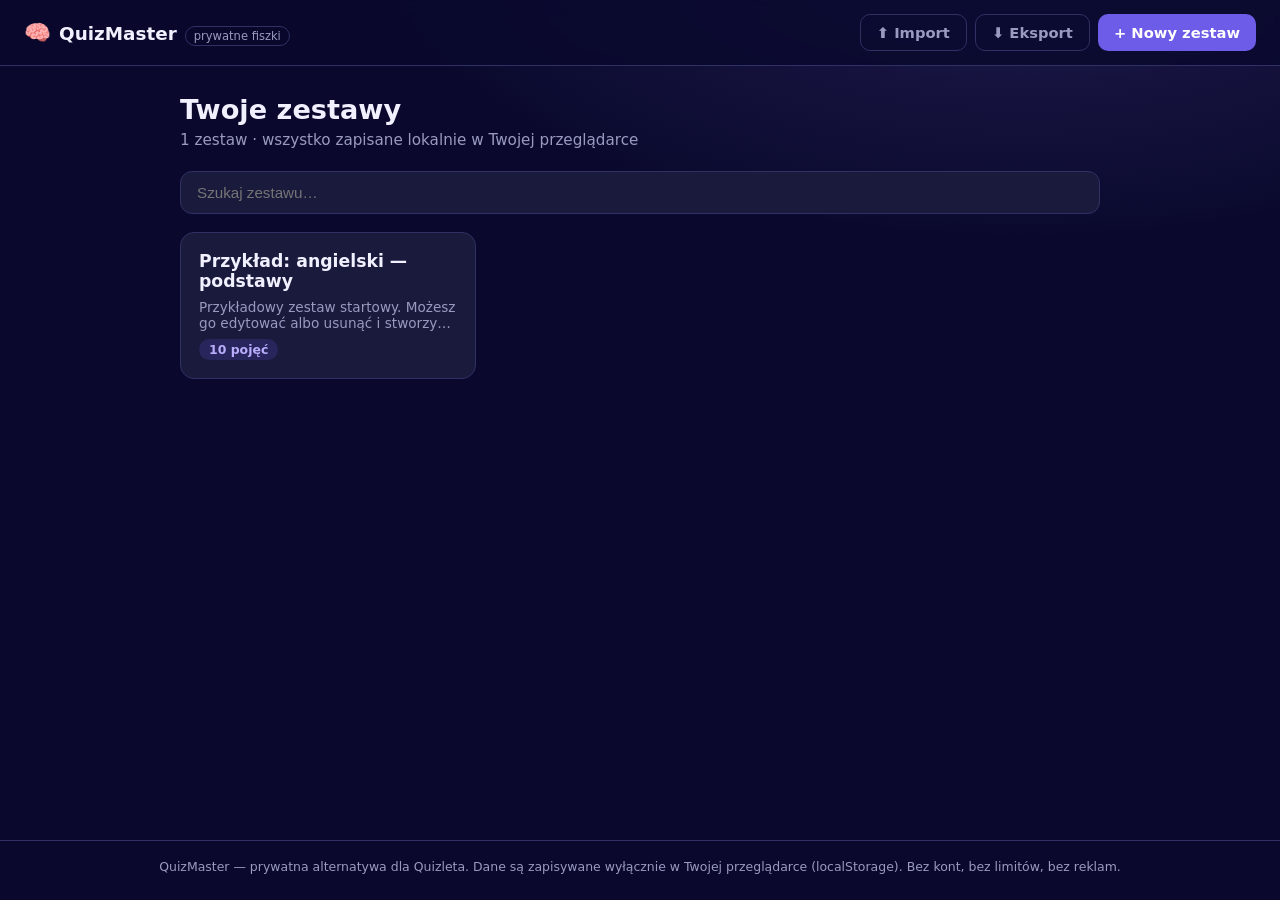
==== commit 74c6f4fb: "Add QuizMaster: private flashcard study app (Quizlet alternative) Self-contained HTML/CSS/JS app wit" ====
--- a/index.html
+++ b/index.html
@@ -1,874 +1,35 @@
 <!DOCTYPE html>
 <html lang="pl">
 <head>
-<meta charset="UTF-8" />
-<meta name="viewport" content="width=device-width, initial-scale=1.0, viewport-fit=cover" />
-<meta name="theme-color" content="#636363" />
-<title>Matura 2027</title>
-<style>
-  :root{
-    --gray:#636363;
-    --gray-d:#4a4a4a;
-    --gray-l:#8a8a8a;
-    --bg:#f4f4f3;
-    --card:#ffffff;
-    --line:#e3e3e1;
-    --text:#2e2e2e;
-    --muted:#7a7a7a;
-    --todo:#d8d8d6;
-    --todo-t:#8a8a8a;
-    --doing:#e8a33d;
-    --doing-bg:#fbf0db;
-    --done:#5a8a63;
-    --done-bg:#e6efe7;
-    --radius:14px;
-    --shadow:0 1px 2px rgba(0,0,0,.06),0 1px 8px rgba(0,0,0,.04);
-  }
-  *{box-sizing:border-box;-webkit-tap-highlight-color:transparent;}
-  html,body{margin:0;padding:0;}
-  body{
-    font-family:-apple-system,BlinkMacSystemFont,"Segoe UI",Roboto,Helvetica,Arial,sans-serif;
-    background:var(--bg);color:var(--text);
-    line-height:1.5;font-size:15px;
-    padding-bottom:calc(72px + env(safe-area-inset-bottom));
-  }
-  a{color:var(--gray-d);}
-  h1,h2,h3,h4{margin:0;font-weight:700;color:var(--text);}
-  .wrap{max-width:760px;margin:0 auto;padding:14px;}
-
-  /* Top bar */
-  header.topbar{
-    position:sticky;top:0;z-index:50;
-    background:var(--gray);color:#fff;
-    padding:12px 14px;padding-top:calc(12px + env(safe-area-inset-top));
-    box-shadow:var(--shadow);
-  }
-  .topbar-inner{max-width:760px;margin:0 auto;display:flex;align-items:center;justify-content:space-between;gap:10px;}
-  .topbar h1{color:#fff;font-size:18px;letter-spacing:.3px;}
-  .topbar .sub{font-size:12px;opacity:.85;font-weight:400;}
-  .countdown{background:rgba(255,255,255,.15);border-radius:10px;padding:6px 10px;text-align:center;line-height:1.1;}
-  .countdown b{font-size:18px;display:block;}
-  .countdown span{font-size:10px;opacity:.9;text-transform:uppercase;letter-spacing:.5px;}
-
-  /* Desktop nav */
-  nav.topnav{display:none;background:#fff;border-bottom:1px solid var(--line);}
-  nav.topnav .topnav-inner{max-width:760px;margin:0 auto;display:flex;gap:4px;padding:6px;}
-  nav.topnav button{
-    flex:1;background:none;border:none;padding:10px 8px;border-radius:10px;
-    font-size:13px;font-weight:600;color:var(--muted);cursor:pointer;display:flex;align-items:center;justify-content:center;gap:6px;
-  }
-  nav.topnav button.active{background:var(--bg);color:var(--gray-d);}
-
-  /* Bottom nav (mobile) */
-  nav.bottomnav{
-    position:fixed;bottom:0;left:0;right:0;z-index:50;
-    background:#fff;border-top:1px solid var(--line);
-    display:flex;padding-bottom:env(safe-area-inset-bottom);
-    box-shadow:0 -1px 8px rgba(0,0,0,.05);
-  }
-  nav.bottomnav button{
-    flex:1;background:none;border:none;padding:8px 2px 6px;cursor:pointer;
-    display:flex;flex-direction:column;align-items:center;gap:3px;color:var(--todo-t);font-size:10px;font-weight:600;
-  }
-  nav.bottomnav button .ico{font-size:20px;line-height:1;}
-  nav.bottomnav button.active{color:var(--gray-d);}
-
-  /* Cards & sections */
-  .section-title{font-size:13px;text-transform:uppercase;letter-spacing:1px;color:var(--muted);margin:22px 4px 10px;font-weight:700;}
-  .card{background:var(--card);border:1px solid var(--line);border-radius:var(--radius);box-shadow:var(--shadow);padding:14px;margin-bottom:10px;}
-  .card.pad0{padding:0;overflow:hidden;}
-
-  /* Progress bars */
-  .pbar{height:10px;background:var(--todo);border-radius:99px;overflow:hidden;}
-  .pbar > i{display:block;height:100%;background:var(--gray);border-radius:99px;transition:width .35s ease;}
-  .pbar.done > i{background:var(--done);}
-  .pbar.big{height:14px;}
-  .prow{display:flex;align-items:center;justify-content:space-between;margin-bottom:6px;}
-  .prow .lab{font-weight:600;font-size:14px;}
-  .prow .val{font-variant-numeric:tabular-nums;color:var(--muted);font-weight:700;font-size:13px;}
-  .mini-grid{display:grid;grid-template-columns:1fr;gap:12px;}
-
-  /* Topic rows */
-  .acc{margin-bottom:10px;}
-  .acc-head{
-    display:flex;align-items:center;justify-content:space-between;gap:10px;
-    background:var(--card);border:1px solid var(--line);border-radius:var(--radius);
-    padding:13px 14px;cursor:pointer;box-shadow:var(--shadow);
-  }
-  .acc-head .ttl{font-weight:700;font-size:15px;display:flex;align-items:center;gap:8px;}
-  .acc-head .ttl .chev{transition:transform .25s;color:var(--muted);font-size:12px;}
-  .acc.open .acc-head .ttl .chev{transform:rotate(90deg);}
-  .acc-head .meta{display:flex;align-items:center;gap:10px;}
-  .acc-head .cnt{font-size:12px;color:var(--muted);font-weight:700;font-variant-numeric:tabular-nums;}
-  .acc-head .ring{width:34px;height:34px;flex:0 0 34px;}
-  .acc-body{display:none;padding:6px 2px 2px;}
-  .acc.open .acc-body{display:block;}
-
-  .topic{
-    display:flex;align-items:center;gap:11px;background:var(--card);
-    border:1px solid var(--line);border-radius:12px;padding:11px 12px;margin-top:8px;
-  }
-  .topic .stat{
-    flex:0 0 26px;width:26px;height:26px;border-radius:8px;border:2px solid var(--todo);
-    display:flex;align-items:center;justify-content:center;font-size:14px;cursor:pointer;background:#fff;color:transparent;
-    transition:.15s;user-select:none;
-  }
-  .topic.s50 .stat{border-color:var(--doing);background:var(--doing-bg);color:var(--doing);}
-  .topic.s100 .stat{border-color:var(--done);background:var(--done);color:#fff;}
-  .topic .body{flex:1;min-width:0;}
-  .topic{cursor:pointer;}
-  .topic .name{font-weight:600;font-size:14px;}
-  .topic.s100 .name{color:var(--muted);}
-  .topic .note{font-size:12px;color:var(--muted);margin-top:1px;}
-  .topic .lnk{font-size:12px;color:var(--gray-d);text-decoration:none;margin-top:3px;display:inline-block;font-weight:600;}
-  .topic .lnk:after{content:" ↗";opacity:.6;}
-  .topic.bold .name:before{content:"★ ";color:var(--doing);}
-
-  /* Pills / chips */
-  .chips{display:flex;flex-wrap:wrap;gap:6px;margin-top:8px;}
-  .chip{font-size:12px;background:var(--bg);border:1px solid var(--line);border-radius:99px;padding:4px 10px;color:var(--muted);font-weight:600;}
-
-  /* Tables */
-  table{width:100%;border-collapse:collapse;font-size:13px;}
-  th,td{text-align:left;padding:8px 6px;border-bottom:1px solid var(--line);}
-  th{font-size:11px;text-transform:uppercase;letter-spacing:.5px;color:var(--muted);}
-  td.num,th.num{text-align:right;font-variant-numeric:tabular-nums;}
-  tr.total td{font-weight:800;border-bottom:none;border-top:2px solid var(--gray);}
-
-  /* Counter */
-  .counter{display:flex;align-items:center;gap:10px;justify-content:space-between;margin-top:10px;}
-  .counter .btn{width:42px;height:42px;border-radius:12px;border:1px solid var(--line);background:#fff;font-size:22px;font-weight:700;color:var(--gray-d);cursor:pointer;line-height:1;}
-  .counter .num{font-size:26px;font-weight:800;font-variant-numeric:tabular-nums;}
-  .counter .num small{font-size:14px;color:var(--muted);font-weight:600;}
-  input[type=range]{width:100%;accent-color:var(--gray);margin-top:10px;}
-
-  /* Timeline */
-  .phase{position:relative;padding-left:26px;margin-bottom:14px;}
-  .phase:before{content:"";position:absolute;left:7px;top:6px;bottom:-14px;width:2px;background:var(--line);}
-  .phase:last-child:before{display:none;}
-  .phase .dot{position:absolute;left:0;top:4px;width:16px;height:16px;border-radius:99px;background:#fff;border:3px solid var(--todo);}
-  .phase.current .dot{border-color:var(--gray);background:var(--gray);box-shadow:0 0 0 4px rgba(99,99,99,.15);}
-  .phase.done .dot{border-color:var(--done);background:var(--done);}
-  .phase .when{font-size:11px;text-transform:uppercase;letter-spacing:.5px;color:var(--muted);font-weight:700;}
-  .phase .pttl{font-size:16px;font-weight:800;margin:2px 0 2px;}
-  .badge-now{display:inline-block;background:var(--gray);color:#fff;font-size:10px;padding:2px 8px;border-radius:99px;margin-left:8px;vertical-align:middle;letter-spacing:.5px;}
-  .check{display:flex;align-items:flex-start;gap:9px;padding:7px 0;border-bottom:1px solid var(--line);}
-  .check:last-child{border-bottom:none;}
-  .check .box{flex:0 0 22px;width:22px;height:22px;border:2px solid var(--todo);border-radius:7px;background:#fff;cursor:pointer;display:flex;align-items:center;justify-content:center;color:#fff;font-size:13px;margin-top:1px;}
-  .check.on .box{background:var(--done);border-color:var(--done);}
-  .check .txt{flex:1;font-size:13.5px;}
-  .check.on .txt{color:var(--muted);text-decoration:line-through;}
-  .checkpoint{background:var(--bg);border-radius:10px;padding:9px 11px;font-size:12.5px;margin-top:10px;border-left:3px solid var(--gray);}
-
-  /* Shopping */
-  .shop{display:flex;align-items:center;gap:11px;padding:11px 0;border-bottom:1px solid var(--line);}
-  .shop:last-child{border-bottom:none;}
-  .shop .box{flex:0 0 24px;width:24px;height:24px;border:2px solid var(--todo);border-radius:7px;background:#fff;cursor:pointer;display:flex;align-items:center;justify-content:center;color:#fff;font-size:14px;}
-  .shop.on .box{background:var(--done);border-color:var(--done);}
-  .shop .body{flex:1;min-width:0;}
-  .shop .nm{font-size:14px;font-weight:600;}
-  .shop.on .nm{color:var(--muted);text-decoration:line-through;}
-  .shop .pr{font-weight:800;white-space:nowrap;font-variant-numeric:tabular-nums;color:var(--gray-d);}
-  .budget{display:flex;gap:10px;flex-wrap:wrap;margin-top:6px;}
-  .budget .box2{flex:1;min-width:140px;background:var(--bg);border-radius:12px;padding:12px;text-align:center;}
-  .budget .box2 b{display:block;font-size:22px;font-weight:800;}
-  .budget .box2 span{font-size:11px;color:var(--muted);text-transform:uppercase;letter-spacing:.5px;}
-
-  /* Links */
-  .link{display:block;text-decoration:none;color:inherit;background:var(--card);border:1px solid var(--line);border-radius:12px;padding:12px 14px;margin-bottom:9px;box-shadow:var(--shadow);}
-  .link .nm{font-weight:700;font-size:14px;color:var(--gray-d);}
-  .link .ds{font-size:12.5px;color:var(--muted);margin-top:2px;}
-  .link .url{font-size:11px;color:var(--gray-l);margin-top:4px;word-break:break-all;}
-
-  .note{font-size:12.5px;color:var(--muted);background:var(--bg);border-radius:10px;padding:10px 12px;margin-top:10px;}
-  .note b{color:var(--text);}
-
-  .btn-row{display:flex;gap:8px;flex-wrap:wrap;margin-top:10px;}
-  .btn-line{flex:1;min-width:120px;padding:11px;border-radius:11px;border:1px solid var(--line);background:#fff;font-weight:700;font-size:13px;color:var(--gray-d);cursor:pointer;}
-  .btn-line.danger{color:#b04a4a;border-color:#e8cccc;}
-
-  .view{display:none;}
-  .view.active{display:block;animation:fade .2s ease;}
-  @keyframes fade{from{opacity:.4;transform:translateY(4px);}to{opacity:1;transform:none;}}
-
-  @media(min-width:760px){
-    nav.topnav{display:block;}
-    nav.bottomnav{display:none;}
-    body{padding-bottom:30px;}
-    .mini-grid{grid-template-columns:repeat(3,1fr);}
-  }
-  .hint{text-align:center;font-size:11px;color:var(--gray-l);margin:18px 0 6px;}
-</style>
+  <meta charset="UTF-8">
+  <meta name="viewport" content="width=device-width, initial-scale=1.0">
+  <title>QuizMaster — Twoje prywatne fiszki</title>
+  <link rel="stylesheet" href="css/style.css">
+  <link rel="icon" href="data:image/svg+xml,<svg xmlns='http://www.w3.org/2000/svg' viewBox='0 0 100 100'><text y='.9em' font-size='90'>🧠</text></svg>">
 </head>
 <body>
+  <header class="topbar">
+    <button class="brand" id="brandBtn" title="Strona główna">
+      <span class="brand-icon">🧠</span>
+      <span class="brand-name">QuizMaster</span>
+      <span class="brand-tag">prywatne fiszki</span>
+    </button>
+    <div class="topbar-actions">
+      <button class="btn btn-ghost" id="importJsonBtn" title="Importuj zestawy z pliku JSON">⬆ Import</button>
+      <button class="btn btn-ghost" id="exportJsonBtn" title="Eksportuj wszystkie zestawy do JSON">⬇ Eksport</button>
+      <button class="btn btn-primary" id="newSetBtn">+ Nowy zestaw</button>
+    </div>
+  </header>
 
-<header class="topbar">
-  <div class="topbar-inner">
-    <div>
-      <h1>Matura 2027</h1>
-      <div class="sub">Cel: ALK — Prawo / Zarządzanie · 360+ pkt</div>
-    </div>
-    <div class="countdown">
-      <b id="cd-days">—</b>
-      <span>dni do matury</span>
-    </div>
-  </div>
-</header>
+  <main id="app" class="container"></main>
 
-<nav class="topnav">
-  <div class="topnav-inner" id="topnav"></div>
-</nav>
+  <footer class="footer">
+    QuizMaster — prywatna alternatywa dla Quizleta. Dane są zapisywane wyłącznie w Twojej przeglądarce (localStorage). Bez kont, bez limitów, bez reklam.
+  </footer>
 
-<main class="wrap">
-  <section class="view active" id="view-dash"></section>
-  <section class="view" id="view-map"></section>
-  <section class="view" id="view-time"></section>
-  <section class="view" id="view-shop"></section>
-  <section class="view" id="view-links"></section>
-</main>
+  <input type="file" id="importFileInput" accept="application/json,.json" hidden>
+  <div id="toast" class="toast" hidden></div>
 
-<nav class="bottomnav" id="bottomnav"></nav>
-
-<script>
-"use strict";
-
-/* ===== KONFIGURACJA ===== */
-const MATURA_DATE = "2027-05-04";
-const STORAGE_KEY = "matura2027";
-
-/* ===== DANE ===== */
-
-// Matematyka — podstawa
-const MAT_PP = [
-  ["mat-pp-01","Liczby rzeczywiste","Działania, potęgi, pierwiastki, logarytmy, procenty, notacja naukowa.","Pi-stacja: „Liczby rzeczywiste”","https://pistacja.tv"],
-  ["mat-pp-02","Wyrażenia algebraiczne","Wzory skróconego mnożenia, przekształcanie.","Pi-stacja: „Wyrażenia algebraiczne”","https://pistacja.tv"],
-  ["mat-pp-03","Równania i nierówności","Liniowe i kwadratowe.","Pi-stacja: „Równania i nierówności”","https://pistacja.tv"],
-  ["mat-pp-04","Układy równań","Liniowe, metody rozwiązywania.","Pi-stacja: „Układy równań”","https://pistacja.tv"],
-  ["mat-pp-05","Funkcje — własności ogólne","Dziedzina, miejsca zerowe, monotoniczność, odczyt z wykresu.","Pi-stacja: „Funkcje”","https://pistacja.tv"],
-  ["mat-pp-06","Funkcja liniowa","","Pi-stacja: „Funkcja liniowa”","https://pistacja.tv"],
-  ["mat-pp-07","Funkcja kwadratowa","Postacie, wykres, zadania.","Pi-stacja: „Funkcja kwadratowa”","https://pistacja.tv"],
-  ["mat-pp-08","Funkcja wykładnicza i logarytmiczna","","Pi-stacja: „Funkcja wykładnicza / logarytmy”","https://pistacja.tv"],
-  ["mat-pp-09","Ciągi","Arytmetyczny i geometryczny.","Pi-stacja: „Ciągi”","https://pistacja.tv"],
-  ["mat-pp-10","Trygonometria (trójkąt prostokątny)","","Pi-stacja: „Trygonometria”","https://pistacja.tv"],
-  ["mat-pp-11","Planimetria","Figury płaskie, pola, obwody, twierdzenia.","Pi-stacja: „Planimetria”","https://pistacja.tv"],
-  ["mat-pp-12","Geometria analityczna (prosta)","Odległości, równanie prostej.","Pi-stacja: „Geometria analityczna”","https://pistacja.tv"],
-  ["mat-pp-13","Stereometria","Bryły, objętości, pola, kąty.","Pi-stacja: „Stereometria”","https://pistacja.tv"],
-  ["mat-pp-14","Kombinatoryka","Reguła mnożenia/dodawania, permutacje, kombinacje.","Pi-stacja: „Kombinatoryka”","https://pistacja.tv"],
-  ["mat-pp-15","Rachunek prawdopodobieństwa","","Pi-stacja: „Prawdopodobieństwo”","https://pistacja.tv"],
-  ["mat-pp-16","Statystyka","Średnia, mediana, dominanta, odchylenie.","Pi-stacja: „Statystyka”","https://pistacja.tv"],
-];
-
-// Matematyka — rozszerzenie
-const MAT_PR = [
-  ["mat-pr-01","Wartość bezwzględna","Równania i nierówności z |x|.","Pi-stacja PR","https://pistacja.tv"],
-  ["mat-pr-02","Wielomiany","Twierdzenie Bézouta, pierwiastki, parametry.","Pi-stacja PR","https://pistacja.tv"],
-  ["mat-pr-03","Funkcje wymierne","Wykresy, równania, nierówności.","Pi-stacja PR","https://pistacja.tv"],
-  ["mat-pr-04","Ciągi i granice","Granica ciągu, własności.","Pi-stacja PR","https://pistacja.tv"],
-  ["mat-pr-05","Rachunek różniczkowy","Pochodne, badanie funkcji, optymalizacja (kluczowe!).","Pi-stacja PR / eTrapez","https://etrapez.pl"],
-  ["mat-pr-06","Trygonometria rozszerzona","Tożsamości, wzory sumacyjne, równania trygonometryczne.","Pi-stacja PR","https://pistacja.tv"],
-  ["mat-pr-07","Geometria analityczna z okręgiem","","Pi-stacja PR","https://pistacja.tv"],
-  ["mat-pr-08","Planimetria z dowodami","","Pi-stacja PR","https://pistacja.tv"],
-  ["mat-pr-09","Stereometria zaawansowana","Kąty, przekroje.","Pi-stacja PR","https://pistacja.tv"],
-  ["mat-pr-10","Prawdopodobieństwo warunkowe i kombinatoryka rozsz.","","Pi-stacja PR","https://pistacja.tv"],
-  ["mat-pr-11","Indukcja matematyczna i dowody algebraiczne","","Pi-stacja PR","https://pistacja.tv"],
-];
-
-// Polski — formy
-const POL_FORM = [
-  ["pol-form-01","Rozprawka problemowa","Min. 300 słów — schemat i ćwiczenie.","Baba od polskiego / Pracownia Literacka","https://babaodpolskiego.pl"],
-  ["pol-form-02","Interpretacja wiersza","Schemat.","Baba od polskiego","https://babaodpolskiego.pl"],
-  ["pol-form-03","Notatka syntetyzująca","Egzamin „język w użyciu”.","Baba od polskiego","https://babaodpolskiego.pl"],
-  ["pol-form-04","Test historycznoliteracki","Trening.","Arkusze CKE","https://cke.gov.pl"],
-];
-
-// Polski — lektury LO (★ = priorytet)
-const POL_LEKT = [
-  ["pol-lekt-01","Biblia (fragmenty)",false],
-  ["pol-lekt-02","Parandowski — Mitologia (część grecka)",false],
-  ["pol-lekt-03","Homer — Iliada (fragmenty)",false],
-  ["pol-lekt-04","Sofokles — Antygona",false],
-  ["pol-lekt-05","Lament świętokrzyski",false],
-  ["pol-lekt-06","Rozmowa Mistrza Polikarpa ze Śmiercią",false],
-  ["pol-lekt-07","Pieśń o Rolandzie",false],
-  ["pol-lekt-08","Szekspir — Makbet",false],
-  ["pol-lekt-09","Molier — Skąpiec",false],
-  ["pol-lekt-10","Krasicki — wybrana satyra",false],
-  ["pol-lekt-11","Mickiewicz — ballady (+ Romantyczność)",false],
-  ["pol-lekt-12","Mickiewicz — Dziady cz. III",true],
-  ["pol-lekt-13","Prus — Lalka",true],
-  ["pol-lekt-14","Sienkiewicz — Potop (fragmenty)",false],
-  ["pol-lekt-15","Dostojewski — Zbrodnia i kara",true],
-  ["pol-lekt-16","Wyspiański — Wesele",true],
-  ["pol-lekt-17","Reymont — Chłopi (tom I „Jesień”)",false],
-  ["pol-lekt-18","Żeromski — Przedwiośnie",true],
-  ["pol-lekt-19","Gombrowicz — Ferdydurke (fragmenty)",false],
-  ["pol-lekt-20","Borowski — Proszę państwa do gazu",false],
-  ["pol-lekt-21","Herling-Grudziński — Inny świat (fragmenty)",false],
-  ["pol-lekt-22","Krall — Zdążyć przed Panem Bogiem",false],
-  ["pol-lekt-23","Camus — Dżuma",false],
-  ["pol-lekt-24","Orwell — Rok 1984",false],
-  ["pol-lekt-25","Mrożek — Tango",false],
-  ["pol-lekt-26","Nowakowski — Górą „Edek”",false],
-  ["pol-lekt-27","Stasiuk — Miejsce",false],
-  ["pol-lekt-28","Tokarczuk — Profesor Andrews w Warszawie",false],
-  ["pol-lekt-29","Kapuściński — Podróże z Herodotem",false],
-];
-
-// Polski — lektury z podstawówki
-const POL_LEKT_PP = [
-  ["pol-lektpp-30","Krasicki — Bajki (wybór)"],
-  ["pol-lektpp-31","Mickiewicz — Dziady cz. II"],
-  ["pol-lektpp-32","Mickiewicz — Pan Tadeusz (I, II, IV, X, XI, XII)"],
-  ["pol-lektpp-33","Słowacki — Balladyna"],
-  ["pol-lektpp-34","Fredro — Zemsta"],
-];
-
-// Angielski
-const ANG_GRAM = [
-  ["ang-gram-01","Czasy (Present / Past / Perfect / Future)","Przegląd i użycie.","Destination B2","https://www.bbc.co.uk/learningenglish"],
-  ["ang-gram-02","Tryby warunkowe (0–3 + mixed)","","Destination B2/C1","https://www.bbc.co.uk/learningenglish"],
-  ["ang-gram-03","Mowa zależna","","Destination B2","https://www.bbc.co.uk/learningenglish"],
-  ["ang-gram-04","Strona bierna","","Destination B2","https://www.bbc.co.uk/learningenglish"],
-  ["ang-gram-05","Inwersja i emfaza (C1)","","Destination C1","https://www.bbc.co.uk/learningenglish"],
-  ["ang-gram-06","Czasowniki frazowe i kolokacje","","English Phrasal Verbs in Use / Po Cudzemu","https://www.diki.pl"],
-];
-const ANG_EGZ = [
-  ["ang-egz-07","Słuchanie","","BBC „6 Minute English” + nagrania CKE","https://www.bbc.co.uk/learningenglish"],
-  ["ang-egz-08","Czytanie ze zrozumieniem","","Arkusze CKE","https://cke.gov.pl"],
-  ["ang-egz-09","Use of English — transformacje","Ze słowem-kluczem (5 dziennie).","Destination B2/C1","https://angielskidlamaturzysty.pl"],
-  ["ang-egz-10","Use of English — słowotwórstwo i parafrazy","","Destination C1","https://angielskidlamaturzysty.pl"],
-];
-const ANG_PIS = [
-  ["ang-pis-11","PP: e-mail / list prywatny","100–150 słów.","Angielski dla maturzysty","https://angielskidlamaturzysty.pl"],
-  ["ang-pis-12","PP: wpis na blogu / forum","","Angielski dla maturzysty","https://angielskidlamaturzysty.pl"],
-  ["ang-pis-13","PR: rozprawka „za i przeciw”","200–250 słów.","Angielski dla maturzysty","https://angielskidlamaturzysty.pl"],
-  ["ang-pis-14","PR: opinion essay","","Angielski dla maturzysty","https://angielskidlamaturzysty.pl"],
-  ["ang-pis-15","PR: artykuł publicystyczny","","Angielski dla maturzysty","https://angielskidlamaturzysty.pl"],
-];
-const ANG_USTNY = [
-  ["ang-ustny-16","Opis ilustracji + 3 pytania","","Angielski dla maturzysty","https://angielskidlamaturzysty.pl"],
-  ["ang-ustny-17","Rozmowa z odgrywaniem ról","","Angielski dla maturzysty","https://angielskidlamaturzysty.pl"],
-  ["ang-ustny-18","Wypowiedź na podst. materiału stymulującego","","Angielski dla maturzysty","https://angielskidlamaturzysty.pl"],
-];
-
-// Lista wszystkich tematów (do liczenia postępu)
-function allTopicIds(){
-  const lo = POL_LEKT.map(x=>x[0]);
-  const lopp = POL_LEKT_PP.map(x=>x[0]);
-  return [
-    ...MAT_PP.map(x=>x[0]), ...MAT_PR.map(x=>x[0]),
-    ...POL_FORM.map(x=>x[0]), ...lo, ...lopp,
-    ...ANG_GRAM.map(x=>x[0]), ...ANG_EGZ.map(x=>x[0]), ...ANG_PIS.map(x=>x[0]), ...ANG_USTNY.map(x=>x[0]),
-  ];
-}
-
-// Oś czasu
-const PHASES = [
-  {id:"faza-1",when:"Lipiec–Sierpień 2026 · ~5 h/dzień",title:"Faza 1 — Fundamenty",start:"2026-07-01",end:"2026-08-31",
-   tasks:[
-     ["f1-01","Diagnostyka: arkusz CKE matma PP 2024 + angielski PP 2024 — zapisz wynik (punkt zero)."],
-     ["f1-02","Matematyka PP: działy 1–7 (liczby → funkcja kwadratowa). ~40% podstawy."],
-     ["f1-03","Angielski: czasy + warunkowe + bierna + mowa zależna (Destination B2 r. 1–10); pierwsze 30 transformacji."],
-     ["f1-04","Polski: 15 lektur przeczytanych (priorytet ★)."],
-   ],
-   checkpoint:"Checkpoint (koniec sierpnia): matma PP do funkcji kwadratowej; 15/29 lektur; angielski PP ~80% na próbnym."},
-  {id:"faza-2",when:"Wrzesień–Grudzień 2026 · ~3,5 h/dzień + weekend",title:"Faza 2 — Budowanie",start:"2026-09-01",end:"2026-12-31",
-   tasks:[
-     ["f2-01","Wrzesień: sprawdź cke.gov.pl pod komunikaty o zmianach na rocznik 2027."],
-     ["f2-02","Matematyka PP: działy 8–16 (dokończenie podstawy do końca listopada)."],
-     ["f2-03","Matematyka PR: działy 1–4 (wartość bezwzględna → ciągi i granice)."],
-     ["f2-04","Angielski: Use of English 50%; transformacje 5 dziennie; 2 wypracowania PR w Write & Improve."],
-     ["f2-05","Polski: wszystkie 29 lektur do końca listopada; 30/76 pytań jawnych; 2 wypracowania."],
-   ],
-   checkpoint:"Checkpoint (połowa grudnia — pierwszy pełny próbny): matma PP 50%, PR 25%, polski 60%, ang PP 80%, ang PR 65%. Po nim: kup eTrapez i ew. kurs polskiego."},
-  {id:"faza-3",when:"Styczeń–Marzec 2027 · ~4 h/dzień",title:"Faza 3 — Intensyfikacja i arkusze",start:"2027-01-01",end:"2027-03-31",
-   tasks:[
-     ["f3-01","Matematyka PR: pozostałe działy — pochodne i optymalizacja, prawdop. warunkowe, geometria z okręgiem, dowody."],
-     ["f3-02","Angielski: Use of English ukończony; 8–10 wypracowań PR; start Destination C1&C2."],
-     ["f3-03","Polski: wszystkie 76 pytań jawnych opracowane; 6–8 wypracowań."],
-     ["f3-04","Arkusze: min. 6 pełnych z każdego przedmiotu, w warunkach egzaminacyjnych (weekendy)."],
-   ],
-   checkpoint:"Checkpoint (marzec): matma PP 65%, PR 45%, polski 70%, ang PP 90%, ang PR 80%."},
-  {id:"faza-4",when:"Kwiecień–Maj 2027 · ~3,5 h/dzień",title:"Faza 4 — Polerowanie",start:"2027-04-01",end:"2027-05-04",
-   tasks:[
-     ["f4-01","Zero nowego materiału — tylko utrwalanie i symulacje."],
-     ["f4-02","2–3 pełne arkusze tygodniowo + analiza błędów."],
-     ["f4-03","Pytania jawne polski: codziennie 30 min na głos (nagrywaj, słuchaj, poprawiaj)."],
-     ["f4-04","Ustny angielski: 3× 30 min/tydz. symulacje."],
-     ["f4-05","Karta wzorów matematyka: 15 min dziennie."],
-     ["f4-06","Powtórka lektur: 1 dziennie (kwiecień) — notatka + cytaty + motywy."],
-     ["f4-07","Ostatnie 7 dni: STOP nowemu materiałowi, sen 8 h, karta wzorów, własne notatki."],
-   ],
-   checkpoint:"Cel końcowy: matma PR 45–80%, ang rozsz. 78–90%, polski 60–85% → 360–600+ pkt."},
-];
-
-// Lista zakupów
-const SHOP = [
-  {grp:"Kup teraz (czerwiec) — minimum, by ruszyć 1 lipca · ~200 zł", items:[
-    ["shop-cze-01","Tablice maturalne CKE — drukowane (matematyka)",15],
-    ["shop-cze-02","NOWA Teraz matura. Matematyka. Vademecum PP (Nowa Era)",60],
-    ["shop-cze-03","Zbiór zadań PP — matematyka (Nowa Era / Kurczab kl.1)",45],
-    ["shop-cze-04","4–5 lektur GREG „z opracowaniem” (Lalka, Przedwiośnie, Dziady III, Zbrodnia i kara, Wesele)",80],
-  ]},
-  {grp:"Lipiec–Sierpień · ~330 zł", items:[
-    ["shop-lato-01","Destination B2 — Grammar & Vocabulary (Macmillan)",110],
-    ["shop-lato-02","Repetytorium maturalne PP+PR — angielski (Macmillan)",110],
-    ["shop-lato-03","GREG — repetytorium polski: pisemny + ustny (76 pytań jawnych)",110],
-  ]},
-  {grp:"Jesień (po pierwszym próbnym arkuszu) · ~230 zł + opcje", items:[
-    ["shop-jes-01","Kurczab — Zbiór zadań kl. 4 LO, zakres rozszerzony (Pazdro)",50],
-    ["shop-jes-02","Operon — Repetytorium matematyka PR 2027",50],
-    ["shop-jes-03","eTrapez — kurs Matura Rozszerzona (formuła 2023)",130],
-    ["shop-jes-04","(opcja) Destination C1 & C2",140],
-    ["shop-jes-05","(opcja) English Vocabulary in Use: Advanced",120],
-  ]},
-];
-const SHOP_FREE = [
-  ["shop-free-01","Arkusze CKE 2023–2025 (cke.gov.pl)"],
-  ["shop-free-02","Karta wzorów PDF (cke.gov.pl)"],
-  ["shop-free-03","Lista 76 pytań jawnych (cke.gov.pl)"],
-];
-
-// Linkownia
-const LINKS = [
-  {grp:"Matematyka", items:[
-    ["Pi-stacja","600+ darmowych wideolekcji od podstawówki do PR. Start nr 1.","https://pistacja.tv"],
-    ["Matemaks","„Łopatologiczny”, ogromna baza zadań.","https://www.matemaks.pl"],
-    ["Khan Academy PL","Uzupełnianie braków z podstawówki.","https://pl.khanacademy.org"],
-    ["eTrapez","Płatny kurs PR (po próbnym arkuszu).","https://etrapez.pl"],
-  ]},
-  {grp:"Język polski", items:[
-    ["Baba od polskiego","Wszystkie lektury + 76 pytań jawnych.","https://babaodpolskiego.pl"],
-    ["Baba od polskiego (YouTube)","Omówienia lektur i form.","https://www.youtube.com/c/babaodpolskiego"],
-    ["Pracownia Literacka (YouTube)","Krótko i treściwie.","https://www.youtube.com/channel/UCSxpUEkzqF5Xdh83feNAn4w"],
-  ]},
-  {grp:"Język angielski", items:[
-    ["Angielski dla maturzysty","Egzaminatorka OKE, schematy form.","https://angielskidlamaturzysty.pl"],
-    ["BBC Learning English","Słuchanie B2+.","https://www.bbc.co.uk/learningenglish"],
-    ["Cambridge Write & Improve","DARMOWE sprawdzanie wypracowań przez AI Cambridge.","https://writeandimprove.com"],
-    ["Diki","Słownik z wymową i kolokacjami.","https://www.diki.pl"],
-  ]},
-  {grp:"Narzędzia / powtórki", items:[
-    ["Anki","Fiszki z powtórką odstępową (słownictwo C1, cytaty).","https://apps.ankiweb.net"],
-    ["Quizlet","Gotowe zestawy maturalne.","https://quizlet.com"],
-    ["CKE","Arkusze, karta wzorów, pytania jawne.","https://cke.gov.pl"],
-    ["Arkusze archiwalne","Baza arkuszy z poprzednich lat.","https://arkusze.pl"],
-  ]},
-];
-
-/* ===== STAN ===== */
-let state = loadState();
-
-function defaultState(){
-  const topics = {};
-  allTopicIds().forEach(id=>topics[id]=0);
-  return {topics, jawne:0, checks:{}, shop:{}, free:{}, openAcc:{}};
-}
-function loadState(){
-  try{
-    const raw = localStorage.getItem(STORAGE_KEY);
-    if(!raw) return defaultState();
-    const s = JSON.parse(raw);
-    const d = defaultState();
-    return {
-      topics: Object.assign(d.topics, s.topics||{}),
-      jawne: typeof s.jawne==="number"?s.jawne:0,
-      checks: s.checks||{}, shop: s.shop||{}, free: s.free||{}, openAcc: s.openAcc||{},
-    };
-  }catch(e){ return defaultState(); }
-}
-function save(){ try{ localStorage.setItem(STORAGE_KEY, JSON.stringify(state)); }catch(e){} }
-
-/* ===== POMOCNICZE ===== */
-const $ = (s,el=document)=>el.querySelector(s);
-function esc(s){return String(s).replace(/[&<>"]/g,c=>({"&":"&amp;","<":"&lt;",">":"&gt;",'"':"&quot;"}[c]));}
-
-function avg(arr){ return arr.length? Math.round(arr.reduce((a,b)=>a+b,0)/arr.length) : 0; }
-function topicPcts(ids){ return ids.map(id=>state.topics[id]||0); }
-
-function mathProgress(){ return avg(topicPcts([...MAT_PP.map(x=>x[0]),...MAT_PR.map(x=>x[0])])); }
-function polishProgress(){
-  const ids = [...POL_FORM.map(x=>x[0]),...POL_LEKT.map(x=>x[0]),...POL_LEKT_PP.map(x=>x[0])];
-  const arr = topicPcts(ids);
-  arr.push(Math.round(state.jawne/76*100)); // pytania jawne jako jeden ważony element
-  return avg(arr);
-}
-function englishProgress(){
-  return avg(topicPcts([...ANG_GRAM.map(x=>x[0]),...ANG_EGZ.map(x=>x[0]),...ANG_PIS.map(x=>x[0]),...ANG_USTNY.map(x=>x[0])]));
-}
-function overallProgress(){
-  const arr = topicPcts(allTopicIds());
-  arr.push(Math.round(state.jawne/76*100));
-  return avg(arr);
-}
-function groupProgress(ids){ return avg(topicPcts(ids)); }
-
-function pbar(pct,big){
-  const done = pct>=100;
-  return `<div class="pbar${big?" big":""}${done?" done":""}"><i style="width:${pct}%"></i></div>`;
-}
-function ringSvg(pct){
-  const r=14,c=2*Math.PI*r,off=c*(1-pct/100);
-  const col = pct>=100?"var(--done)":(pct>0?"var(--gray)":"var(--todo)");
-  return `<svg class="ring" viewBox="0 0 34 34"><circle cx="17" cy="17" r="${r}" fill="none" stroke="var(--todo)" stroke-width="4"/>
-    <circle cx="17" cy="17" r="${r}" fill="none" stroke="${col}" stroke-width="4" stroke-linecap="round"
-      stroke-dasharray="${c.toFixed(1)}" stroke-dashoffset="${off.toFixed(1)}" transform="rotate(-90 17 17)"/>
-    <text x="17" y="20" text-anchor="middle" font-size="9" font-weight="700" fill="var(--gray-d)">${pct}</text></svg>`;
-}
-
-/* ===== ODLICZANIE ===== */
-function updateCountdown(){
-  const today = new Date(); today.setHours(0,0,0,0);
-  const m = new Date(MATURA_DATE+"T00:00:00");
-  const days = Math.round((m-today)/86400000);
-  $("#cd-days").textContent = days>0?days:(days===0?"0":"—");
-}
-
-/* ===== NAWIGACJA ===== */
-const VIEWS = [
-  {id:"dash",ico:"🎯",lab:"Cele"},
-  {id:"map",ico:"🗺️",lab:"Mapa"},
-  {id:"time",ico:"📅",lab:"Oś czasu"},
-  {id:"shop",ico:"🛒",lab:"Zakupy"},
-  {id:"links",ico:"🔗",lab:"Linki"},
-];
-let currentView = "dash";
-function buildNav(){
-  $("#bottomnav").innerHTML = VIEWS.map(v=>`<button data-v="${v.id}"><span class="ico">${v.ico}</span>${v.lab}</button>`).join("");
-  $("#topnav").innerHTML = VIEWS.map(v=>`<button data-v="${v.id}"><span>${v.ico}</span>${v.lab}</button>`).join("");
-  document.querySelectorAll("nav button[data-v]").forEach(b=>b.addEventListener("click",()=>switchView(b.dataset.v)));
-  switchView(currentView);
-}
-function switchView(v){
-  currentView=v;
-  document.querySelectorAll(".view").forEach(s=>s.classList.toggle("active",s.id==="view-"+v));
-  document.querySelectorAll("nav button[data-v]").forEach(b=>b.classList.toggle("active",b.dataset.v===v));
-  window.scrollTo(0,0);
-}
-
-/* ===== RENDER: DASHBOARD ===== */
-const GOALS = [
-  ["Język angielski","rozszerzony","78%","×2","156"],
-  ["Matematyka","rozszerzony","45%","×3","135"],
-  ["Język polski","podstawowy","60%","×1,5","90"],
-];
-function renderDash(){
-  const ov=overallProgress(), m=mathProgress(), p=polishProgress(), a=englishProgress();
-  const el=$("#view-dash");
-  el.innerHTML = `
-  <div class="card">
-    <div class="prow"><div class="lab">Postęp ogólny</div><div class="val">${ov}%</div></div>
-    ${pbar(ov,true)}
-    <div class="mini-grid" style="margin-top:14px">
-      <div><div class="prow"><div class="lab" style="font-size:13px">Matematyka</div><div class="val">${m}%</div></div>${pbar(m)}</div>
-      <div><div class="prow"><div class="lab" style="font-size:13px">Polski</div><div class="val">${p}%</div></div>${pbar(p)}</div>
-      <div><div class="prow"><div class="lab" style="font-size:13px">Angielski</div><div class="val">${a}%</div></div>${pbar(a)}</div>
-    </div>
-  </div>
-
-  <div class="section-title">Cel rekrutacyjny</div>
-  <div class="card">
-    <div style="font-weight:700;font-size:15px">Akademia Leona Koźmińskiego</div>
-    <div style="color:var(--muted);font-size:13px;margin-top:2px">Prawo (jednolite mgr) oraz Zarządzanie (licencjat)</div>
-    <div class="chips">
-      <span class="chip">Próg: 300 pkt</span>
-      <span class="chip">Cel osobisty: 360+ pkt</span>
-      <span class="chip">Plan: ~381 pkt (bufor)</span>
-    </div>
-  </div>
-
-  <div class="section-title">Plan punktowy</div>
-  <div class="card">
-    <table>
-      <thead><tr><th>Przedmiot</th><th>Poziom</th><th class="num">Cel</th><th class="num">×</th><th class="num">Pkt</th></tr></thead>
-      <tbody>
-        ${GOALS.map(g=>`<tr><td>${g[0]}</td><td style="color:var(--muted)">${g[1]}</td><td class="num">${g[2]}</td><td class="num">${g[3]}</td><td class="num">${g[4]}</td></tr>`).join("")}
-        <tr class="total"><td colspan="4">RAZEM</td><td class="num">381 pkt</td></tr>
-      </tbody>
-    </table>
-    <div class="note"><b>Wzór ALK:</b> liczą się 3 dowolne przedmioty pisemne. Za każdy 1%: podstawa ×1,5 pkt, rozszerzenie ×2 pkt, <b>matematyka rozszerzona ×3 pkt</b>. Oliwier ma dokładnie 3 przedmioty pisemne (polski, matematyka, angielski) — wszystkie się liczą.</div>
-  </div>
-
-  <div class="section-title">Egzaminy „tylko zdać” (próg 30%, 0 pkt do ALK)</div>
-  <div class="card">
-    <div class="chips">
-      <span class="chip">Polski ustny</span>
-      <span class="chip">Angielski ustny</span>
-      <span class="chip">Matematyka podstawowa</span>
-      <span class="chip">Angielski podstawowy</span>
-    </div>
-  </div>
-
-  <div class="section-title">Plan B</div>
-  <div class="card">
-    <div class="note" style="margin-top:0">Jeśli matma nie wejdzie — dociągnij <b>angielski rozsz. do 85%</b> (×2 = 170) i <b>polski do 70%</b> (×1,5 = 105); wtedy matma rozsz. 35% (×3 = 105) nadal daje <b>380 pkt</b>.</div>
-  </div>
-
-  <div class="section-title">Kopia zapasowa</div>
-  <div class="card">
-    <div style="font-size:13px;color:var(--muted)">Zapisz lub przywróć cały postęp (JSON). Reset czyści wszystko.</div>
-    <div class="btn-row">
-      <button class="btn-line" id="btn-export">⬇︎ Eksportuj</button>
-      <button class="btn-line" id="btn-import">⬆︎ Importuj</button>
-      <button class="btn-line danger" id="btn-reset">⟲ Reset</button>
-    </div>
-    <input type="file" id="file-import" accept="application/json" style="display:none" />
-  </div>
-  <div class="hint">Postęp zapisuje się automatycznie na tym urządzeniu.</div>
-  `;
-  $("#btn-export").addEventListener("click",exportJSON);
-  $("#btn-import").addEventListener("click",()=>$("#file-import").click());
-  $("#file-import").addEventListener("change",importJSON);
-  $("#btn-reset").addEventListener("click",resetAll);
-}
-
-/* ===== RENDER: MAPA TEMATÓW ===== */
-function topicRow(t){
-  const [id,name,note,resName,url]=t;
-  const st=state.topics[id]||0;
-  const cls = st===100?"s100":(st===50?"s50":"");
-  const icon = st===100?"✓":(st===50?"◑":"");
-  return `<div class="topic ${cls}" data-topic="${id}">
-    <div class="stat" data-toggle="${id}">${icon}</div>
-    <div class="body">
-      <div class="name">${esc(name)}</div>
-      ${note?`<div class="note" style="background:none;padding:0;margin:2px 0 0">${esc(note)}</div>`:""}
-      ${resName?`<a class="lnk" href="${url}" target="_blank" rel="noopener">${esc(resName)}</a>`:""}
-    </div>
-  </div>`;
-}
-function lektRow(item){
-  const [id,name,bold]=item;
-  const st=state.topics[id]||0;
-  const cls = (st===100?"s100":(st===50?"s50":"")) + (bold?" bold":"");
-  const icon = st===100?"✓":(st===50?"◑":"");
-  return `<div class="topic ${cls}" data-topic="${id}">
-    <div class="stat" data-toggle="${id}">${icon}</div>
-    <div class="body"><div class="name">${esc(name)}</div></div>
-  </div>`;
-}
-function accordion(key,title,subnote,ids,bodyHtml){
-  const pct=groupProgress(ids);
-  const open=!!state.openAcc[key];
-  const doneCount=ids.filter(id=>(state.topics[id]||0)===100).length;
-  return `<div class="acc${open?" open":""}" data-acc="${key}">
-    <div class="acc-head" data-acchead="${key}">
-      <div class="ttl"><span class="chev">▶</span>${esc(title)}</div>
-      <div class="meta"><span class="cnt">${doneCount}/${ids.length}</span>${ringSvg(pct)}</div>
-    </div>
-    <div class="acc-body">
-      ${subnote?`<div class="note">${subnote}</div>`:""}
-      ${bodyHtml}
-    </div>
-  </div>`;
-}
-function renderMap(){
-  const el=$("#view-map");
-  const matPpIds=MAT_PP.map(x=>x[0]), matPrIds=MAT_PR.map(x=>x[0]);
-  const polFormIds=POL_FORM.map(x=>x[0]), polLektIds=POL_LEKT.map(x=>x[0]), polLektPpIds=POL_LEKT_PP.map(x=>x[0]);
-  const angG=ANG_GRAM.map(x=>x[0]),angE=ANG_EGZ.map(x=>x[0]),angP=ANG_PIS.map(x=>x[0]),angU=ANG_USTNY.map(x=>x[0]);
-
-  const jawnePct=Math.round(state.jawne/76*100);
-
-  el.innerHTML = `
-  <div class="section-title">📐 Matematyka</div>
-  ${accordion("mat-pp","Poziom podstawowy (od zera)",
-    "Główny zasób: <b>Pi-stacja</b> + Khan Academy PL na braki z podstawówki. Zbiór zadań: Nowa Era / Kurczab. Zasada: 1 film = min. 3 zadania po nim.",
-    matPpIds, MAT_PP.map(topicRow).join(""))}
-  ${accordion("mat-pr","Poziom rozszerzony (dźwignia ×3)",
-    "Dokładamy warstwowo od jesieni, gdy podstawa siedzi. Zasób: <b>Pi-stacja PR</b> + eTrapez (po pierwszym próbnym). 45% = 135 pkt — nie chodzi o perfekcję.",
-    matPrIds, MAT_PR.map(topicRow).join(""))}
-
-  <div class="section-title">📖 Język polski</div>
-  <div class="card">
-    <div class="prow"><div class="lab">Pytania jawne (ustny)</div><div class="val">${state.jawne}/76 · ${jawnePct}%</div></div>
-    ${pbar(jawnePct)}
-    <div class="counter">
-      <button class="btn" id="jw-minus">−</button>
-      <div class="num">${state.jawne}<small>/76</small></div>
-      <button class="btn" id="jw-plus">+</button>
-    </div>
-    <input type="range" id="jw-range" min="0" max="76" value="${state.jawne}" />
-    <div class="note">Opracowuj 1 dziennie od września → wszystkie do końca listopada. Lista i komunikat: <a href="https://cke.gov.pl" target="_blank" rel="noopener">cke.gov.pl</a>.</div>
-  </div>
-  ${accordion("pol-form","Formy wypracowań i zadań","", polFormIds, POL_FORM.map(topicRow).join(""))}
-  ${accordion("pol-lekt","Lektury obowiązkowe (LO)","★ = najwięcej pytań jawnych, czytaj pierwsze.", polLektIds, POL_LEKT.map(lektRow).join(""))}
-  ${accordion("pol-lektpp","Lektury z podstawówki (też obowiązują)","", polLektPpIds, POL_LEKT_PP.map(i=>lektRow([i[0],i[1],false])).join(""))}
-
-  <div class="section-title">🇬🇧 Język angielski</div>
-  <div class="card" style="padding:12px 14px"><div class="note" style="margin:0">Najmocniejsza strona — kotwica psychologiczna. Zasoby: Angielski dla maturzysty, Destination B2/C1, BBC, Po Cudzemu / English with Lucy. Sprawdzanie: Cambridge Write & Improve (darmowe).</div></div>
-  ${accordion("ang-gram","Gramatyka (B2/C1)","", angG, ANG_GRAM.map(topicRow).join(""))}
-  ${accordion("ang-egz","Części egzaminu — trening","", angE, ANG_EGZ.map(topicRow).join(""))}
-  ${accordion("ang-pis","Formy pisemne","", angP, ANG_PIS.map(topicRow).join(""))}
-  ${accordion("ang-ustny","Ustny","", angU, ANG_USTNY.map(topicRow).join(""))}
-  <div class="hint">Dotknij kartę tematu: do zrobienia → w trakcie → zrobione.</div>
-  `;
-
-  // accordion toggles
-  el.querySelectorAll("[data-acchead]").forEach(h=>h.addEventListener("click",()=>{
-    const k=h.dataset.acchead; state.openAcc[k]=!state.openAcc[k]; save();
-    el.querySelector(`[data-acc="${k}"]`).classList.toggle("open",state.openAcc[k]);
-  }));
-  // topic toggles — kliknięcie w kartę przełącza status (poza linkiem do zasobu)
-  el.querySelectorAll("[data-topic]").forEach(row=>row.addEventListener("click",(e)=>{
-    if(e.target.closest("a")) return; // nie przełączaj, gdy klik w link
-    const id=row.dataset.topic;
-    state.topics[id]=((state.topics[id]||0)+50)%150; // 0->50->100->0
-    save(); renderMap(); renderDashIfActive();
-  }));
-  // jawne controls
-  const setJ=(v)=>{ state.jawne=Math.max(0,Math.min(76,v)); save(); renderMap(); renderDashIfActive(); };
-  $("#jw-minus").addEventListener("click",()=>setJ(state.jawne-1));
-  $("#jw-plus").addEventListener("click",()=>setJ(state.jawne+1));
-  $("#jw-range").addEventListener("input",(e)=>setJ(parseInt(e.target.value,10)));
-}
-function renderDashIfActive(){ if(currentView==="dash") renderDash(); }
-
-/* ===== RENDER: OŚ CZASU ===== */
-function currentPhaseId(){
-  const today=new Date(); today.setHours(0,0,0,0);
-  for(const ph of PHASES){
-    const s=new Date(ph.start+"T00:00:00"), e=new Date(ph.end+"T00:00:00");
-    if(today>=s && today<=e) return ph.id;
-  }
-  if(today < new Date(PHASES[0].start+"T00:00:00")) return null;
-  return PHASES[PHASES.length-1].id;
-}
-function renderTime(){
-  const el=$("#view-time");
-  const curId=currentPhaseId();
-  const today=new Date(); today.setHours(0,0,0,0);
-  let html=`<div class="section-title">Oś czasu — 4 fazy</div>`;
-  PHASES.forEach(ph=>{
-    const done = today > new Date(ph.end+"T00:00:00");
-    const isCur = ph.id===curId;
-    const total=ph.tasks.length;
-    const ck=ph.tasks.filter(t=>state.checks[t[0]]).length;
-    html+=`<div class="phase ${isCur?"current":""} ${done&&!isCur?"done":""}">
-      <div class="dot"></div>
-      <div class="when">${esc(ph.when)}</div>
-      <div class="pttl">${esc(ph.title)}${isCur?'<span class="badge-now">TERAZ</span>':''}</div>
-      <div class="card" style="margin-top:8px">
-        <div class="prow"><div class="lab" style="font-size:13px">Zadania</div><div class="val">${ck}/${total}</div></div>
-        ${pbar(total?Math.round(ck/total*100):0)}
-        <div style="margin-top:8px">
-          ${ph.tasks.map(t=>`<div class="check ${state.checks[t[0]]?"on":""}" data-check="${t[0]}">
-            <div class="box">${state.checks[t[0]]?"✓":""}</div><div class="txt">${esc(t[1])}</div></div>`).join("")}
-        </div>
-        <div class="checkpoint">${esc(ph.checkpoint)}</div>
-      </div>
-    </div>`;
-  });
-  el.innerHTML=html;
-  el.querySelectorAll("[data-check]").forEach(c=>c.addEventListener("click",()=>{
-    const id=c.dataset.check; state.checks[id]=!state.checks[id]; save(); renderTime();
-  }));
-}
-
-/* ===== RENDER: ZAKUPY ===== */
-function renderShop(){
-  const el=$("#view-shop");
-  let total=0, spent=0;
-  SHOP.forEach(g=>g.items.forEach(it=>{ total+=it[2]; if(state.shop[it[0]]) spent+=it[2]; }));
-  const left=total-spent;
-
-  let html=`<div class="section-title">Budżet</div>
-  <div class="card">
-    <div class="budget">
-      <div class="box2"><b>${spent} zł</b><span>Wydane</span></div>
-      <div class="box2"><b>${left} zł</b><span>Pozostało</span></div>
-      <div class="box2"><b>${total} zł</b><span>Razem</span></div>
-    </div>
-    ${pbar(total?Math.round(spent/total*100):0,true)}
-    <div class="note">Minimum ~<b>760 zł</b>, komfortowo ~<b>1140 zł</b>. Dla kontekstu: stypendium 100% czesnego na ALK (za ≥600 pkt) = oszczędność ok. 10 000 zł/semestr.</div>
-  </div>`;
-
-  SHOP.forEach(g=>{
-    html+=`<div class="section-title">${esc(g.grp)}</div><div class="card">`;
-    html+=g.items.map(it=>`<div class="shop ${state.shop[it[0]]?"on":""}" data-shop="${it[0]}">
-      <div class="box">${state.shop[it[0]]?"✓":""}</div>
-      <div class="body"><div class="nm">${esc(it[1])}</div></div>
-      <div class="pr">~${it[2]} zł</div>
-    </div>`).join("");
-    html+=`</div>`;
-  });
-
-  html+=`<div class="section-title">Darmowe — do pobrania (0 zł)</div><div class="card">`;
-  html+=SHOP_FREE.map(it=>`<div class="shop ${state.free[it[0]]?"on":""}" data-free="${it[0]}">
-    <div class="box">${state.free[it[0]]?"✓":""}</div>
-    <div class="body"><div class="nm">${esc(it[1])}</div></div>
-    <div class="pr">0 zł</div>
-  </div>`).join("");
-  html+=`</div>`;
-
-  html+=`<div class="card"><div class="note" style="margin:0"><b>Gdzie kupić:</b> taniaksiazka.pl (najtaniej, rabaty 20–40%), allegro.pl (używane ~50%), bookcity.pl (podręczniki językowe), pazdro.com.pl, empik.com.</div></div>`;
-
-  el.innerHTML=html;
-  el.querySelectorAll("[data-shop]").forEach(s=>s.addEventListener("click",()=>{
-    const id=s.dataset.shop; state.shop[id]=!state.shop[id]; save(); renderShop();
-  }));
-  el.querySelectorAll("[data-free]").forEach(s=>s.addEventListener("click",()=>{
-    const id=s.dataset.free; state.free[id]=!state.free[id]; save(); renderShop();
-  }));
-}
-
-/* ===== RENDER: LINKI ===== */
-function renderLinks(){
-  const el=$("#view-links");
-  let html="";
-  LINKS.forEach(g=>{
-    html+=`<div class="section-title">${esc(g.grp)}</div>`;
-    html+=g.items.map(l=>`<a class="link" href="${l[2]}" target="_blank" rel="noopener">
-      <div class="nm">${esc(l[0])} ↗</div>
-      <div class="ds">${esc(l[1])}</div>
-      <div class="url">${esc(l[2])}</div>
-    </a>`).join("");
-  });
-  el.innerHTML=html;
-}
-
-/* ===== EKSPORT / IMPORT / RESET ===== */
-function exportJSON(){
-  const blob=new Blob([JSON.stringify(state,null,2)],{type:"application/json"});
-  const url=URL.createObjectURL(blob);
-  const a=document.createElement("a");
-  a.href=url; a.download="matura2027-backup-"+new Date().toISOString().slice(0,10)+".json";
-  document.body.appendChild(a); a.click(); a.remove();
-  setTimeout(()=>URL.revokeObjectURL(url),1000);
-}
-function importJSON(e){
-  const file=e.target.files[0]; if(!file) return;
-  const r=new FileReader();
-  r.onload=()=>{
-    try{
-      const s=JSON.parse(r.result);
-      const d=defaultState();
-      state={
-        topics:Object.assign(d.topics,s.topics||{}),
-        jawne:typeof s.jawne==="number"?s.jawne:0,
-        checks:s.checks||{}, shop:s.shop||{}, free:s.free||{}, openAcc:s.openAcc||{},
-      };
-      save(); renderAll();
-      alert("Postęp został zaimportowany ✓");
-    }catch(err){ alert("Nie udało się wczytać pliku — sprawdź, czy to poprawny backup JSON."); }
-  };
-  r.readAsText(file);
-  e.target.value="";
-}
-function resetAll(){
-  if(confirm("Na pewno wyczyścić cały postęp? Tego nie można cofnąć.")){
-    state=defaultState(); save(); renderAll();
-  }
-}
-
-/* ===== START ===== */
-function renderAll(){ renderDash(); renderMap(); renderTime(); renderShop(); renderLinks(); }
-function init(){
-  updateCountdown();
-  buildNav();
-  renderAll();
-}
-init();
-</script>
+  <script src="js/app.js"></script>
 </body>
 </html>
--- a/css/style.css
+++ b/css/style.css
@@ -0,0 +1,718 @@
+/* ============ QuizMaster — prywatne fiszki ============ */
+
+:root {
+  --bg: #0a092d;
+  --bg-soft: #13122f;
+  --surface: #1a1a3d;
+  --surface-2: #232252;
+  --border: #303065;
+  --text: #f0f0ff;
+  --text-dim: #9a9ac0;
+  --accent: #6c5ce7;
+  --accent-hover: #7d6ef0;
+  --accent-soft: rgba(108, 92, 231, 0.18);
+  --green: #23b26d;
+  --green-soft: rgba(35, 178, 109, 0.16);
+  --red: #ff6b81;
+  --red-soft: rgba(255, 107, 129, 0.14);
+  --yellow: #ffcb6b;
+  --radius: 14px;
+  --shadow: 0 8px 28px rgba(0, 0, 0, 0.35);
+  --font: "Segoe UI", system-ui, -apple-system, "Helvetica Neue", Arial, sans-serif;
+}
+
+* { box-sizing: border-box; margin: 0; padding: 0; }
+
+html, body { height: 100%; }
+
+body {
+  font-family: var(--font);
+  background: radial-gradient(1200px 600px at 80% -10%, #221f52 0%, var(--bg) 55%);
+  color: var(--text);
+  min-height: 100vh;
+  display: flex;
+  flex-direction: column;
+}
+
+button { font-family: inherit; }
+
+/* ---------- Topbar ---------- */
+
+.topbar {
+  display: flex;
+  align-items: center;
+  justify-content: space-between;
+  gap: 12px;
+  padding: 14px 24px;
+  background: rgba(10, 9, 45, 0.85);
+  backdrop-filter: blur(8px);
+  border-bottom: 1px solid var(--border);
+  position: sticky;
+  top: 0;
+  z-index: 50;
+}
+
+.brand {
+  display: flex;
+  align-items: baseline;
+  gap: 8px;
+  background: none;
+  border: none;
+  color: var(--text);
+  cursor: pointer;
+  font-size: 1.15rem;
+  font-weight: 700;
+}
+
+.brand-icon { font-size: 1.35rem; }
+.brand-tag {
+  font-size: 0.72rem;
+  font-weight: 500;
+  color: var(--text-dim);
+  border: 1px solid var(--border);
+  border-radius: 999px;
+  padding: 2px 8px;
+}
+
+.topbar-actions { display: flex; gap: 8px; flex-wrap: wrap; }
+
+/* ---------- Buttons ---------- */
+
+.btn {
+  border: none;
+  border-radius: 10px;
+  padding: 9px 16px;
+  font-size: 0.92rem;
+  font-weight: 600;
+  cursor: pointer;
+  transition: background 0.15s, transform 0.06s, border-color 0.15s, color 0.15s;
+  color: var(--text);
+  background: var(--surface-2);
+}
+
+.btn:active { transform: scale(0.97); }
+
+.btn-primary { background: var(--accent); color: #fff; }
+.btn-primary:hover { background: var(--accent-hover); }
+
+.btn-ghost { background: transparent; border: 1px solid var(--border); color: var(--text-dim); }
+.btn-ghost:hover { color: var(--text); border-color: var(--accent); }
+
+.btn-danger { background: transparent; border: 1px solid var(--border); color: var(--red); }
+.btn-danger:hover { background: var(--red-soft); border-color: var(--red); }
+
+.btn-lg { padding: 13px 22px; font-size: 1rem; border-radius: 12px; }
+.btn-sm { padding: 5px 10px; font-size: 0.8rem; }
+
+.btn:disabled { opacity: 0.45; cursor: not-allowed; }
+
+/* ---------- Layout ---------- */
+
+.container {
+  width: 100%;
+  max-width: 960px;
+  margin: 0 auto;
+  padding: 28px 20px 60px;
+  flex: 1;
+}
+
+.footer {
+  text-align: center;
+  color: var(--text-dim);
+  font-size: 0.78rem;
+  padding: 18px 24px 26px;
+  border-top: 1px solid var(--border);
+}
+
+.page-head {
+  display: flex;
+  align-items: flex-start;
+  justify-content: space-between;
+  gap: 16px;
+  margin-bottom: 22px;
+  flex-wrap: wrap;
+}
+
+.page-head h1 { font-size: 1.7rem; }
+.page-head .subtitle { color: var(--text-dim); margin-top: 6px; font-size: 0.95rem; }
+
+.head-actions { display: flex; gap: 8px; flex-wrap: wrap; }
+
+/* ---------- Home: lista zestawów ---------- */
+
+.search-row { margin-bottom: 18px; }
+
+.search-input {
+  width: 100%;
+  padding: 12px 16px;
+  border-radius: 12px;
+  border: 1px solid var(--border);
+  background: var(--surface);
+  color: var(--text);
+  font-size: 0.95rem;
+}
+
+.search-input:focus { outline: 2px solid var(--accent); border-color: transparent; }
+
+.sets-grid {
+  display: grid;
+  grid-template-columns: repeat(auto-fill, minmax(260px, 1fr));
+  gap: 16px;
+}
+
+.set-card {
+  background: var(--surface);
+  border: 1px solid var(--border);
+  border-radius: var(--radius);
+  padding: 18px;
+  cursor: pointer;
+  transition: transform 0.12s, border-color 0.12s, box-shadow 0.12s;
+  display: flex;
+  flex-direction: column;
+  gap: 8px;
+  text-align: left;
+  color: var(--text);
+}
+
+.set-card:hover {
+  transform: translateY(-3px);
+  border-color: var(--accent);
+  box-shadow: var(--shadow);
+}
+
+.set-card h3 { font-size: 1.08rem; }
+.set-card .set-desc {
+  color: var(--text-dim);
+  font-size: 0.85rem;
+  display: -webkit-box;
+  -webkit-line-clamp: 2;
+  -webkit-box-orient: vertical;
+  overflow: hidden;
+}
+
+.set-meta {
+  margin-top: auto;
+  display: flex;
+  align-items: center;
+  gap: 8px;
+  font-size: 0.78rem;
+  color: var(--text-dim);
+}
+
+.pill {
+  background: var(--accent-soft);
+  color: #b9aefc;
+  border-radius: 999px;
+  padding: 3px 10px;
+  font-weight: 600;
+}
+
+.pill-green { background: var(--green-soft); color: #66e0a3; }
+
+.empty-state {
+  text-align: center;
+  padding: 70px 20px;
+  color: var(--text-dim);
+}
+
+.empty-state .big { font-size: 3rem; margin-bottom: 14px; }
+.empty-state h2 { color: var(--text); margin-bottom: 8px; }
+.empty-state p { margin-bottom: 20px; }
+
+/* ---------- Widok zestawu ---------- */
+
+.mode-grid {
+  display: grid;
+  grid-template-columns: repeat(auto-fit, minmax(150px, 1fr));
+  gap: 12px;
+  margin: 20px 0 30px;
+}
+
+.mode-btn {
+  background: var(--surface);
+  border: 1px solid var(--border);
+  border-radius: var(--radius);
+  padding: 18px 14px;
+  cursor: pointer;
+  color: var(--text);
+  font-size: 0.95rem;
+  font-weight: 600;
+  display: flex;
+  flex-direction: column;
+  align-items: center;
+  gap: 8px;
+  transition: transform 0.12s, border-color 0.12s;
+}
+
+.mode-btn:hover { transform: translateY(-3px); border-color: var(--accent); }
+.mode-btn .mode-icon { font-size: 1.7rem; }
+.mode-btn .mode-hint { font-size: 0.72rem; font-weight: 400; color: var(--text-dim); }
+
+.card-list { display: flex; flex-direction: column; gap: 10px; }
+
+.card-row {
+  display: grid;
+  grid-template-columns: 1fr 1fr auto;
+  gap: 14px;
+  background: var(--surface);
+  border: 1px solid var(--border);
+  border-radius: 12px;
+  padding: 14px 16px;
+  align-items: center;
+}
+
+.card-row .term { font-weight: 600; }
+.card-row .def { color: var(--text-dim); }
+
+.mastery-dot {
+  width: 10px; height: 10px;
+  border-radius: 50%;
+  background: var(--border);
+  flex-shrink: 0;
+}
+.mastery-dot.m1 { background: var(--yellow); }
+.mastery-dot.m2 { background: var(--green); }
+
+.section-label {
+  font-size: 0.8rem;
+  text-transform: uppercase;
+  letter-spacing: 0.08em;
+  color: var(--text-dim);
+  margin: 26px 0 12px;
+  font-weight: 700;
+}
+
+.progress-summary {
+  display: flex;
+  gap: 18px;
+  flex-wrap: wrap;
+  font-size: 0.85rem;
+  color: var(--text-dim);
+  margin-bottom: 4px;
+}
+
+.progress-summary b { color: var(--text); }
+
+/* ---------- Edytor ---------- */
+
+.editor-field { margin-bottom: 16px; }
+
+.editor-field label {
+  display: block;
+  font-size: 0.8rem;
+  color: var(--text-dim);
+  margin-bottom: 6px;
+  font-weight: 600;
+}
+
+.text-input, .textarea {
+  width: 100%;
+  padding: 12px 14px;
+  border-radius: 10px;
+  border: 1px solid var(--border);
+  background: var(--surface);
+  color: var(--text);
+  font-size: 0.95rem;
+  font-family: inherit;
+  resize: vertical;
+}
+
+.text-input:focus, .textarea:focus { outline: 2px solid var(--accent); border-color: transparent; }
+
+.editor-rows { display: flex; flex-direction: column; gap: 10px; margin: 14px 0; }
+
+.editor-row {
+  display: grid;
+  grid-template-columns: 28px 1fr 1fr 36px;
+  gap: 10px;
+  align-items: center;
+  background: var(--surface);
+  border: 1px solid var(--border);
+  border-radius: 12px;
+  padding: 10px 12px;
+}
+
+.editor-row .row-num { color: var(--text-dim); font-size: 0.8rem; text-align: center; }
+
+.editor-row input {
+  padding: 9px 12px;
+  border-radius: 8px;
+  border: 1px solid var(--border);
+  background: var(--bg-soft);
+  color: var(--text);
+  font-size: 0.92rem;
+  width: 100%;
+}
+
+.editor-row input:focus { outline: 2px solid var(--accent); border-color: transparent; }
+
+.row-del {
+  background: none;
+  border: none;
+  color: var(--text-dim);
+  font-size: 1.1rem;
+  cursor: pointer;
+  border-radius: 8px;
+  height: 34px;
+}
+.row-del:hover { color: var(--red); background: var(--red-soft); }
+
+.editor-actions {
+  display: flex;
+  gap: 10px;
+  margin-top: 18px;
+  flex-wrap: wrap;
+}
+
+details.import-box {
+  margin: 18px 0;
+  background: var(--surface);
+  border: 1px solid var(--border);
+  border-radius: 12px;
+  padding: 14px 16px;
+}
+
+details.import-box summary { cursor: pointer; font-weight: 600; font-size: 0.9rem; }
+details.import-box .hint { font-size: 0.8rem; color: var(--text-dim); margin: 10px 0; }
+
+/* ---------- Fiszki (flashcards) ---------- */
+
+.study-head {
+  display: flex;
+  align-items: center;
+  justify-content: space-between;
+  gap: 12px;
+  margin-bottom: 18px;
+  flex-wrap: wrap;
+}
+
+.study-head h2 { font-size: 1.2rem; }
+.study-progress-text { color: var(--text-dim); font-size: 0.9rem; }
+
+.progress-bar {
+  height: 6px;
+  background: var(--surface-2);
+  border-radius: 999px;
+  overflow: hidden;
+  margin-bottom: 24px;
+}
+
+.progress-bar .fill {
+  height: 100%;
+  background: var(--accent);
+  border-radius: 999px;
+  transition: width 0.25s ease;
+}
+
+.flashcard-stage { perspective: 1200px; margin-bottom: 20px; }
+
+.flashcard {
+  position: relative;
+  width: 100%;
+  min-height: 320px;
+  cursor: pointer;
+  transform-style: preserve-3d;
+  transition: transform 0.45s cubic-bezier(0.4, 0.1, 0.2, 1);
+  border: none;
+  background: transparent;
+  display: block;
+}
+
+.flashcard.flipped { transform: rotateX(180deg); }
+
+.flashcard .face {
+  position: absolute;
+  inset: 0;
+  backface-visibility: hidden;
+  background: var(--surface);
+  border: 1px solid var(--border);
+  border-radius: 18px;
+  display: flex;
+  flex-direction: column;
+  align-items: center;
+  justify-content: center;
+  padding: 34px;
+  box-shadow: var(--shadow);
+  font-size: 1.6rem;
+  text-align: center;
+  color: var(--text);
+  overflow-wrap: anywhere;
+}
+
+.flashcard .face .face-label {
+  position: absolute;
+  top: 16px;
+  left: 20px;
+  font-size: 0.72rem;
+  text-transform: uppercase;
+  letter-spacing: 0.1em;
+  color: var(--text-dim);
+}
+
+.flashcard .face.back { transform: rotateX(180deg); }
+
+.flash-controls {
+  display: flex;
+  align-items: center;
+  justify-content: center;
+  gap: 12px;
+  flex-wrap: wrap;
+}
+
+.flash-controls .nav-btn {
+  width: 52px;
+  height: 52px;
+  border-radius: 50%;
+  font-size: 1.25rem;
+  display: flex;
+  align-items: center;
+  justify-content: center;
+  border: 1px solid var(--border);
+  background: var(--surface);
+  color: var(--text);
+  cursor: pointer;
+}
+
+.flash-controls .nav-btn:hover { border-color: var(--accent); }
+
+.kbd-hint { text-align: center; color: var(--text-dim); font-size: 0.78rem; margin-top: 16px; }
+.kbd-hint kbd {
+  background: var(--surface-2);
+  border: 1px solid var(--border);
+  border-radius: 5px;
+  padding: 1px 6px;
+  font-size: 0.75rem;
+}
+
+/* ---------- Ucz się / Pisanie / Test ---------- */
+
+.question-card {
+  background: var(--surface);
+  border: 1px solid var(--border);
+  border-radius: 18px;
+  padding: 30px;
+  box-shadow: var(--shadow);
+}
+
+.question-type-tag {
+  font-size: 0.72rem;
+  text-transform: uppercase;
+  letter-spacing: 0.1em;
+  color: var(--text-dim);
+  margin-bottom: 14px;
+}
+
+.question-prompt {
+  font-size: 1.35rem;
+  margin-bottom: 26px;
+  overflow-wrap: anywhere;
+}
+
+.choices { display: grid; grid-template-columns: 1fr 1fr; gap: 12px; }
+
+@media (max-width: 620px) { .choices { grid-template-columns: 1fr; } }
+
+.choice-btn {
+  background: var(--bg-soft);
+  border: 1px solid var(--border);
+  border-radius: 12px;
+  padding: 16px;
+  color: var(--text);
+  font-size: 0.98rem;
+  cursor: pointer;
+  text-align: left;
+  transition: border-color 0.12s, background 0.12s;
+  overflow-wrap: anywhere;
+}
+
+.choice-btn:hover:not(:disabled) { border-color: var(--accent); background: var(--accent-soft); }
+.choice-btn.correct { border-color: var(--green); background: var(--green-soft); }
+.choice-btn.wrong { border-color: var(--red); background: var(--red-soft); }
+.choice-btn:disabled { cursor: default; }
+
+.write-row { display: flex; gap: 10px; flex-wrap: wrap; }
+.write-row .text-input { flex: 1; min-width: 220px; }
+
+.feedback {
+  margin-top: 18px;
+  padding: 14px 16px;
+  border-radius: 12px;
+  font-size: 0.95rem;
+}
+
+.feedback.good { background: var(--green-soft); color: #7ce8ae; }
+.feedback.bad { background: var(--red-soft); color: #ffa3b1; }
+.feedback b { display: block; margin-bottom: 4px; }
+
+.tf-answer {
+  background: var(--accent-soft);
+  border-radius: 12px;
+  padding: 14px 16px;
+  font-size: 1.1rem;
+  margin-bottom: 20px;
+  overflow-wrap: anywhere;
+}
+
+/* ---------- Wyniki ---------- */
+
+.results-card {
+  text-align: center;
+  background: var(--surface);
+  border: 1px solid var(--border);
+  border-radius: 18px;
+  padding: 44px 30px;
+  box-shadow: var(--shadow);
+}
+
+.results-card .score-big { font-size: 3.2rem; font-weight: 800; margin: 10px 0; }
+.results-card .score-big.good { color: var(--green); }
+.results-card .score-big.mid { color: var(--yellow); }
+.results-card .score-big.bad { color: var(--red); }
+.results-card p { color: var(--text-dim); margin-bottom: 22px; }
+.results-actions { display: flex; gap: 10px; justify-content: center; flex-wrap: wrap; }
+
+.review-list { margin-top: 26px; display: flex; flex-direction: column; gap: 10px; text-align: left; }
+
+.review-item {
+  border-radius: 12px;
+  padding: 14px 16px;
+  border: 1px solid var(--border);
+  background: var(--bg-soft);
+  font-size: 0.9rem;
+}
+
+.review-item.ok { border-left: 4px solid var(--green); }
+.review-item.bad { border-left: 4px solid var(--red); }
+.review-item .q { font-weight: 600; margin-bottom: 4px; }
+.review-item .a { color: var(--text-dim); }
+.review-item .a b { color: var(--text); }
+
+/* ---------- Dopasowanie (match) ---------- */
+
+.match-head {
+  display: flex;
+  justify-content: space-between;
+  align-items: center;
+  margin-bottom: 18px;
+  flex-wrap: wrap;
+  gap: 10px;
+}
+
+.match-timer { font-size: 1.5rem; font-weight: 700; font-variant-numeric: tabular-nums; }
+.match-best { color: var(--text-dim); font-size: 0.85rem; }
+
+.match-grid {
+  display: grid;
+  grid-template-columns: repeat(4, 1fr);
+  gap: 12px;
+}
+
+@media (max-width: 680px) { .match-grid { grid-template-columns: repeat(3, 1fr); } }
+@media (max-width: 460px) { .match-grid { grid-template-columns: repeat(2, 1fr); } }
+
+.match-tile {
+  min-height: 110px;
+  background: var(--surface);
+  border: 1px solid var(--border);
+  border-radius: 12px;
+  color: var(--text);
+  font-size: 0.9rem;
+  padding: 12px;
+  cursor: pointer;
+  transition: transform 0.12s, border-color 0.12s, opacity 0.3s;
+  overflow-wrap: anywhere;
+}
+
+.match-tile:hover { border-color: var(--accent); }
+.match-tile.selected { border-color: var(--accent); background: var(--accent-soft); transform: scale(0.97); }
+.match-tile.matched { opacity: 0; pointer-events: none; transform: scale(0.8); }
+.match-tile.error { animation: shake 0.35s; border-color: var(--red); background: var(--red-soft); }
+
+@keyframes shake {
+  0%, 100% { transform: translateX(0); }
+  25% { transform: translateX(-6px); }
+  75% { transform: translateX(6px); }
+}
+
+/* ---------- Konfiguracja testu ---------- */
+
+.test-config {
+  background: var(--surface);
+  border: 1px solid var(--border);
+  border-radius: 18px;
+  padding: 28px;
+  display: flex;
+  flex-direction: column;
+  gap: 18px;
+}
+
+.config-row { display: flex; align-items: center; gap: 14px; flex-wrap: wrap; }
+.config-row label { font-weight: 600; font-size: 0.92rem; min-width: 170px; }
+
+.config-row select, .config-row input[type="number"] {
+  background: var(--bg-soft);
+  border: 1px solid var(--border);
+  color: var(--text);
+  border-radius: 8px;
+  padding: 8px 12px;
+  font-size: 0.9rem;
+  font-family: inherit;
+}
+
+.checkbox-label {
+  display: inline-flex;
+  align-items: center;
+  gap: 7px;
+  font-size: 0.9rem;
+  cursor: pointer;
+  color: var(--text);
+  font-weight: 500;
+}
+
+.checkbox-label input { accent-color: var(--accent); width: 16px; height: 16px; }
+
+.test-question { margin-bottom: 18px; }
+.test-question .q-index { color: var(--text-dim); font-size: 0.78rem; margin-bottom: 6px; }
+
+/* ---------- Toast ---------- */
+
+.toast {
+  position: fixed;
+  bottom: 26px;
+  left: 50%;
+  transform: translateX(-50%);
+  background: var(--surface-2);
+  border: 1px solid var(--accent);
+  color: var(--text);
+  border-radius: 12px;
+  padding: 12px 20px;
+  font-size: 0.9rem;
+  box-shadow: var(--shadow);
+  z-index: 100;
+  animation: toast-in 0.25s ease;
+}
+
+@keyframes toast-in {
+  from { opacity: 0; transform: translate(-50%, 12px); }
+  to { opacity: 1; transform: translate(-50%, 0); }
+}
+
+/* ---------- Drobiazgi ---------- */
+
+.back-link {
+  background: none;
+  border: none;
+  color: var(--text-dim);
+  cursor: pointer;
+  font-size: 0.88rem;
+  padding: 0;
+  margin-bottom: 14px;
+  display: inline-flex;
+  align-items: center;
+  gap: 6px;
+}
+
+.back-link:hover { color: var(--text); }
+
+.muted { color: var(--text-dim); }
+.hidden { display: none !important; }
